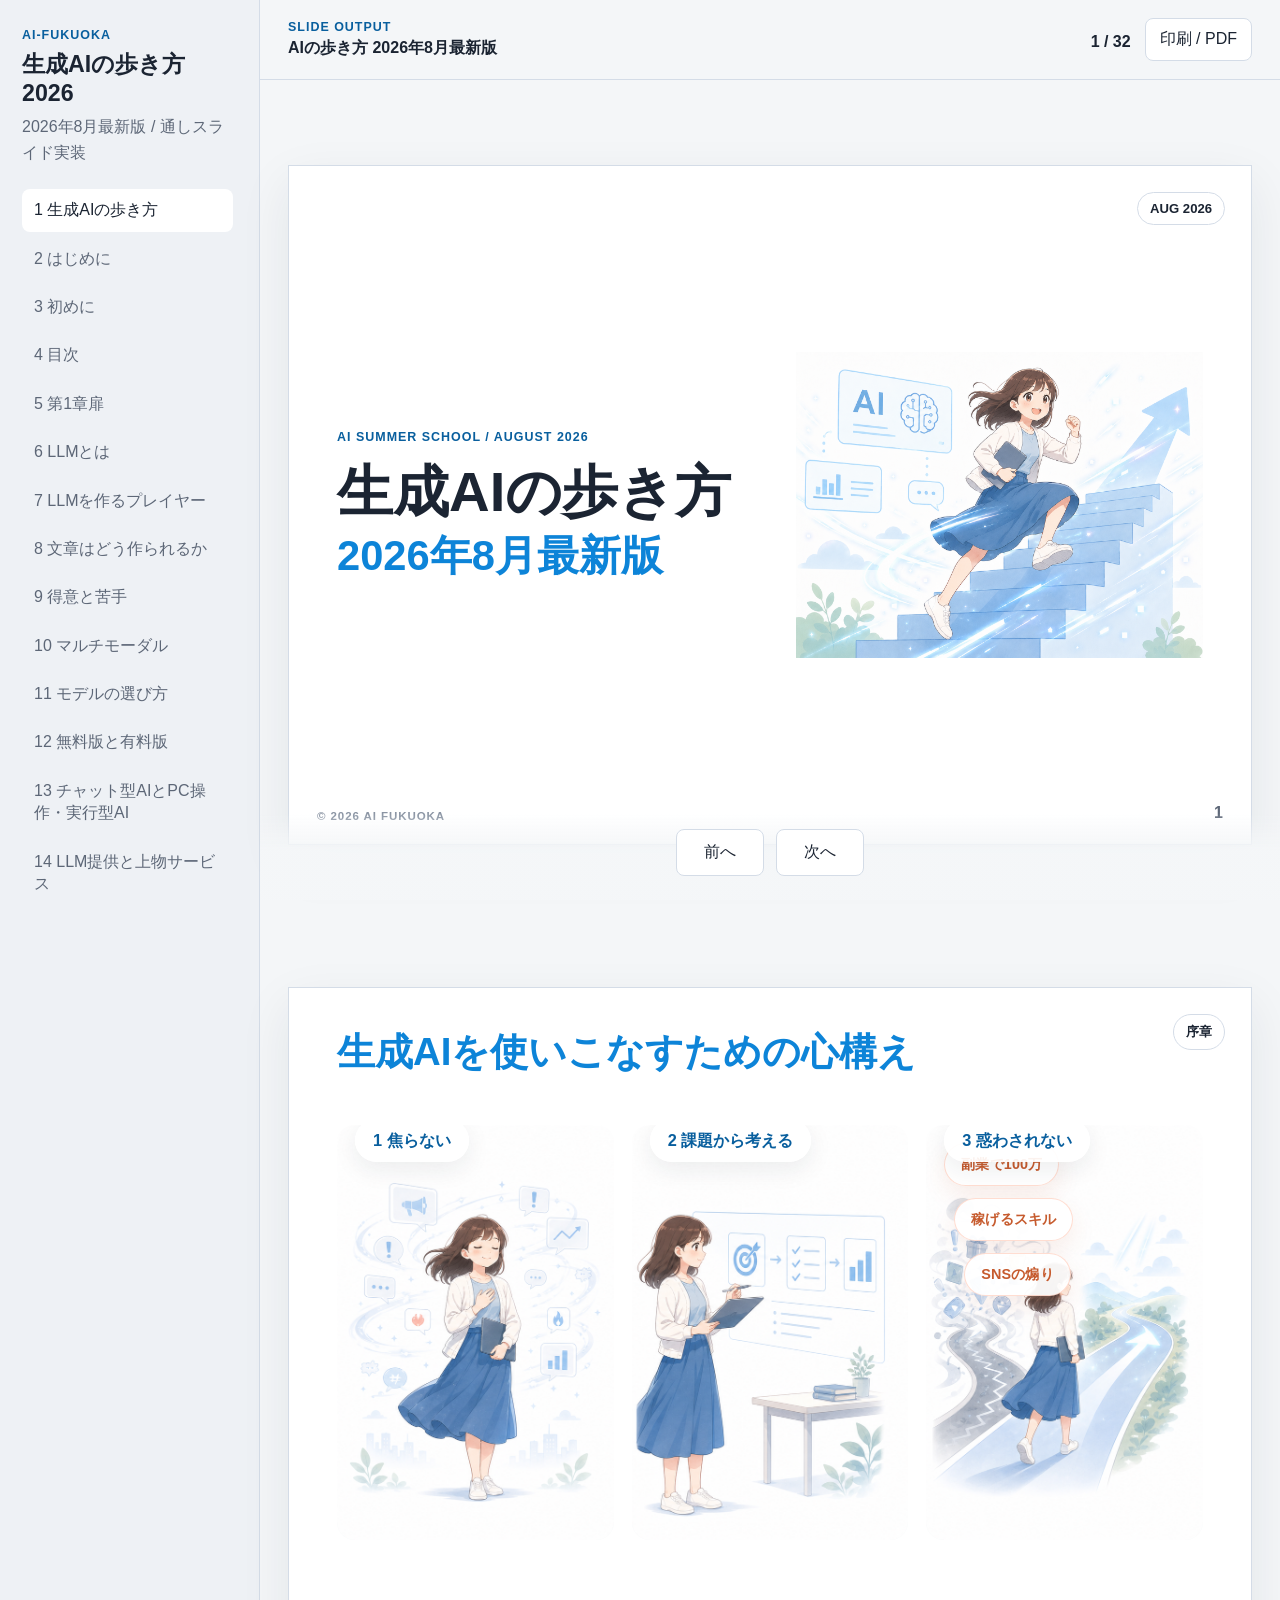
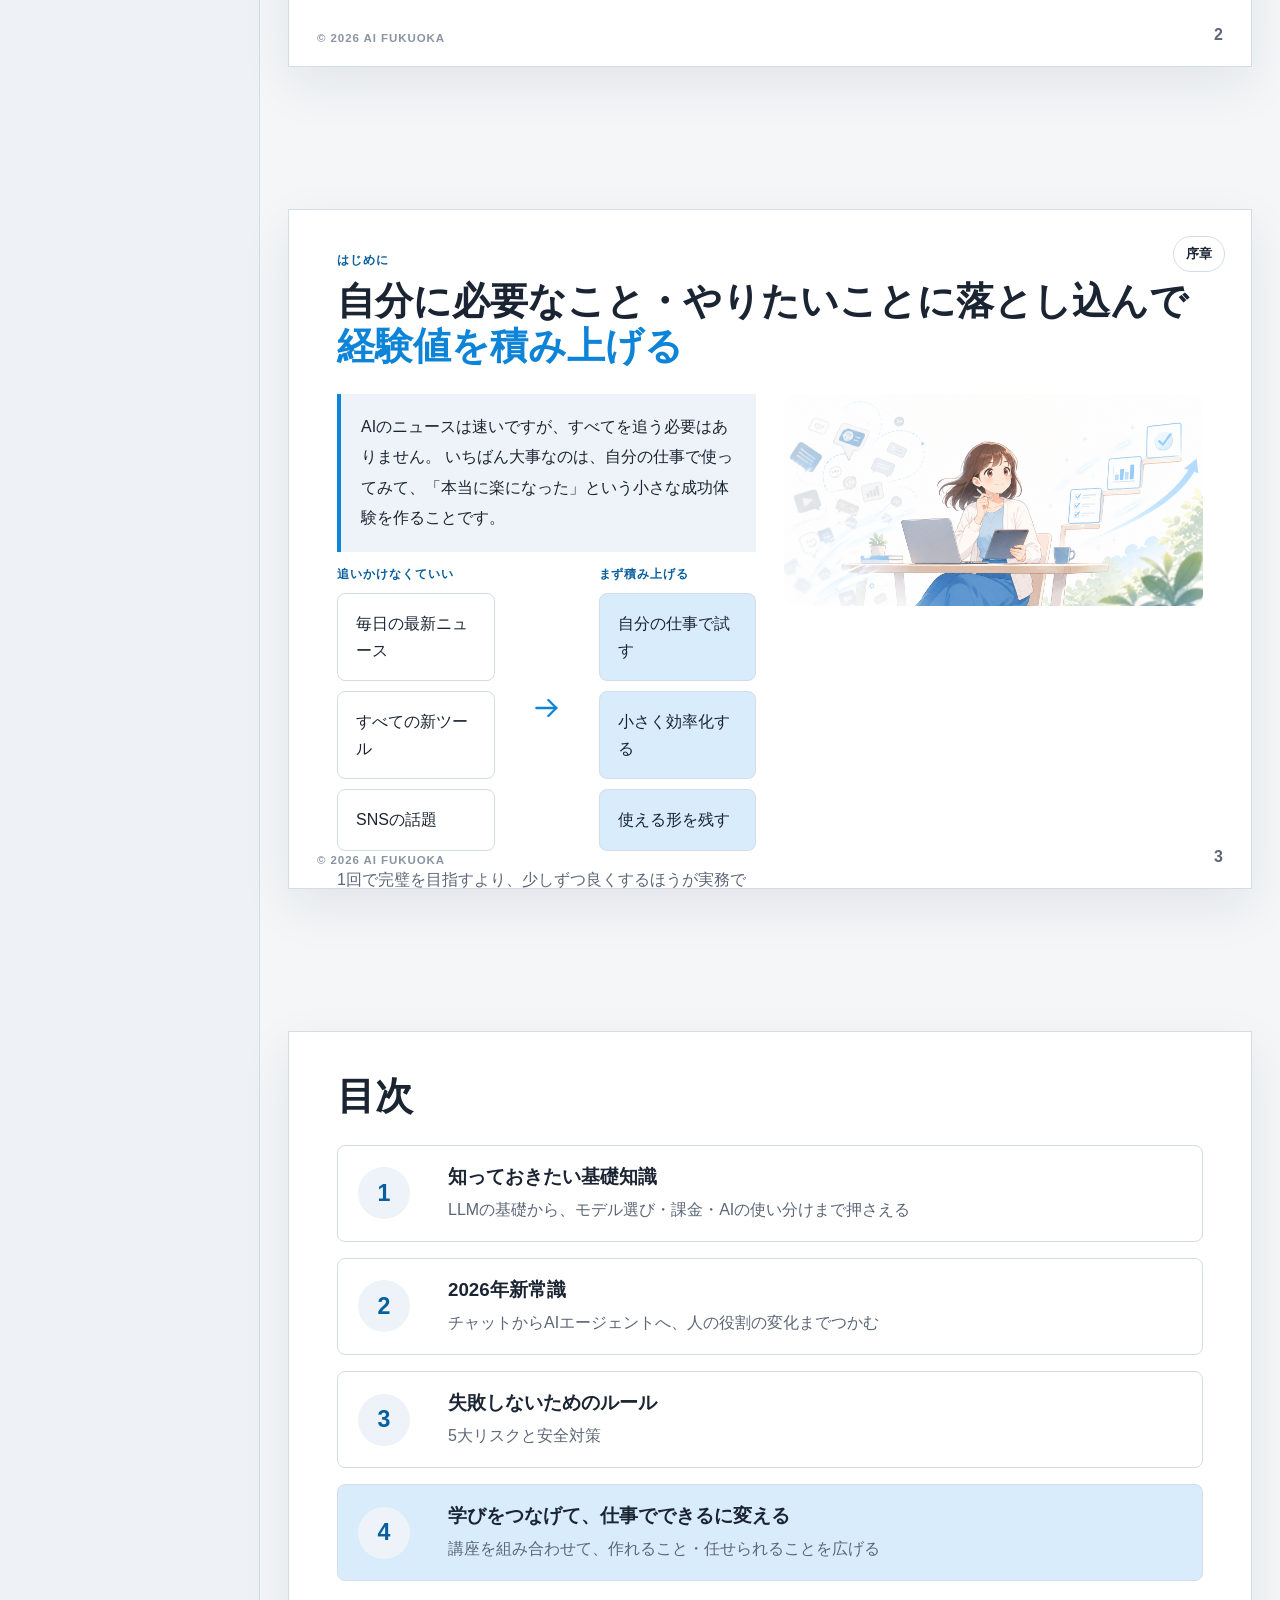
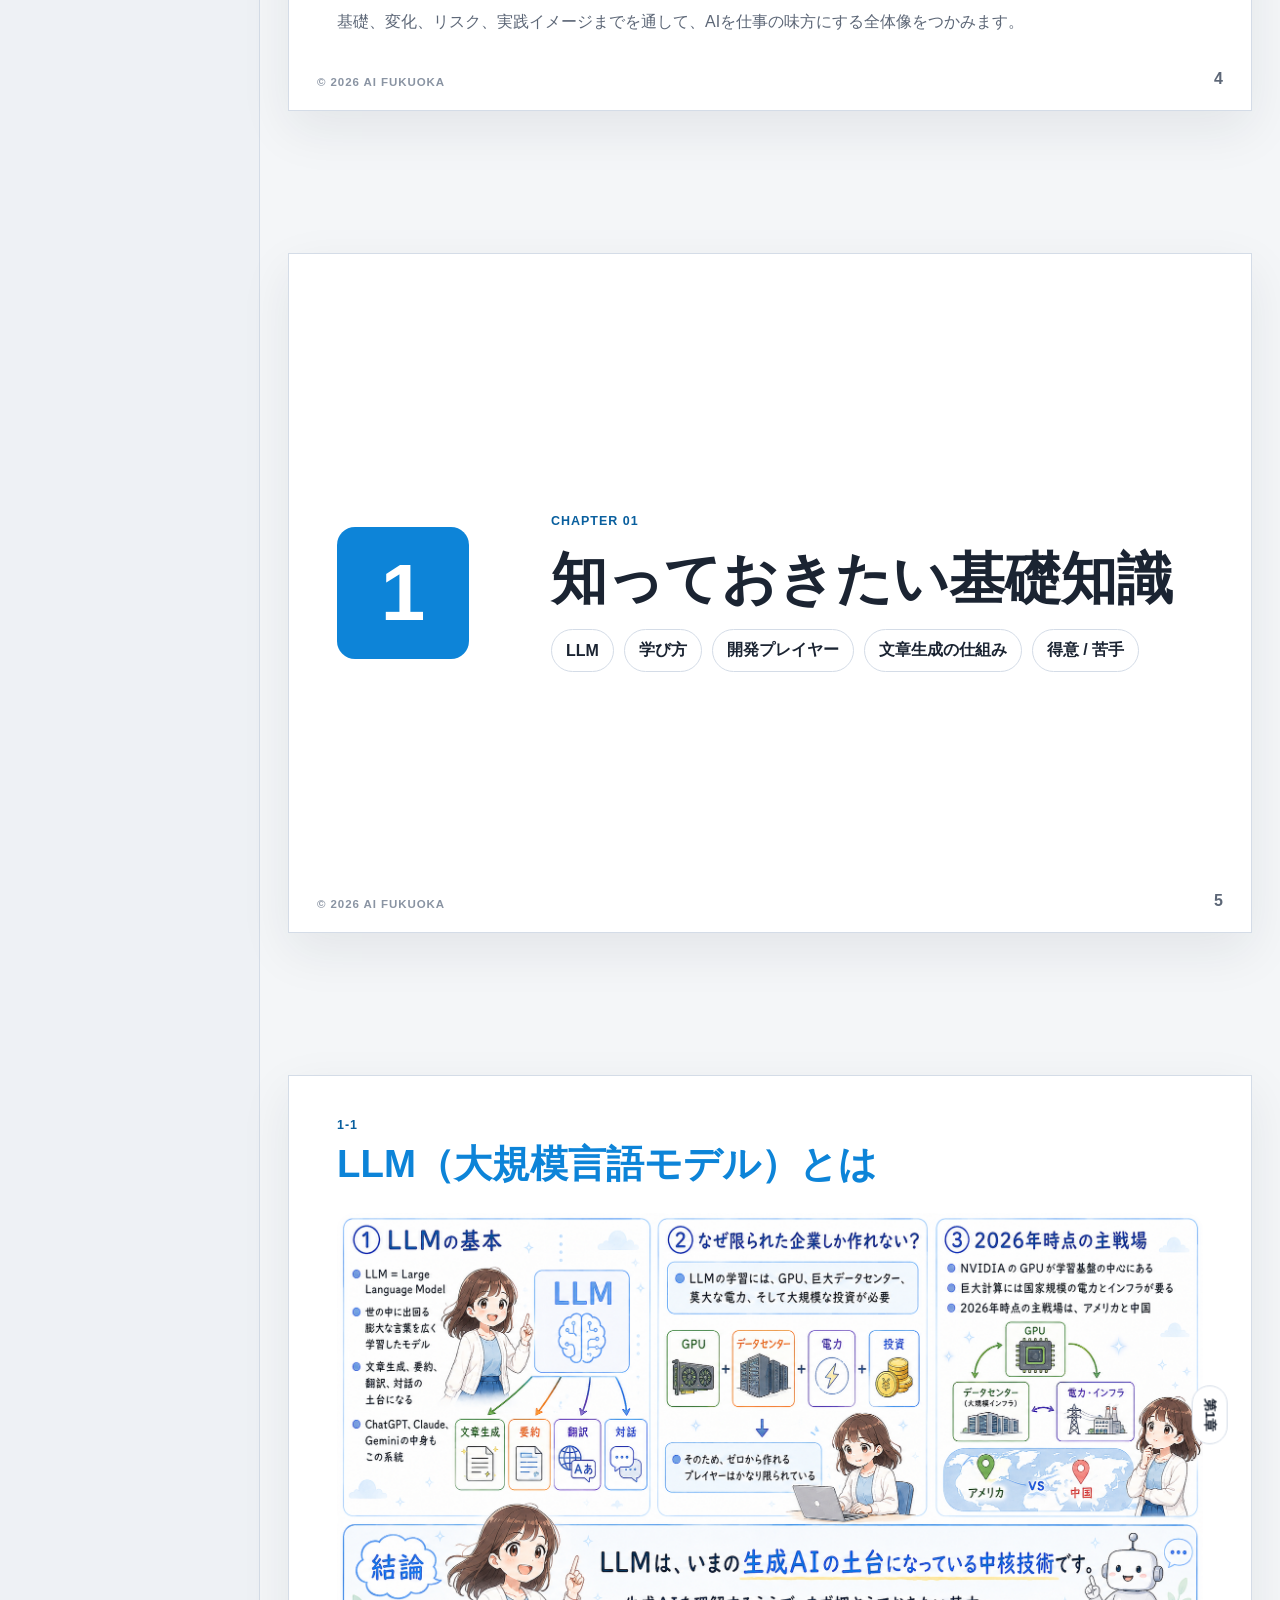
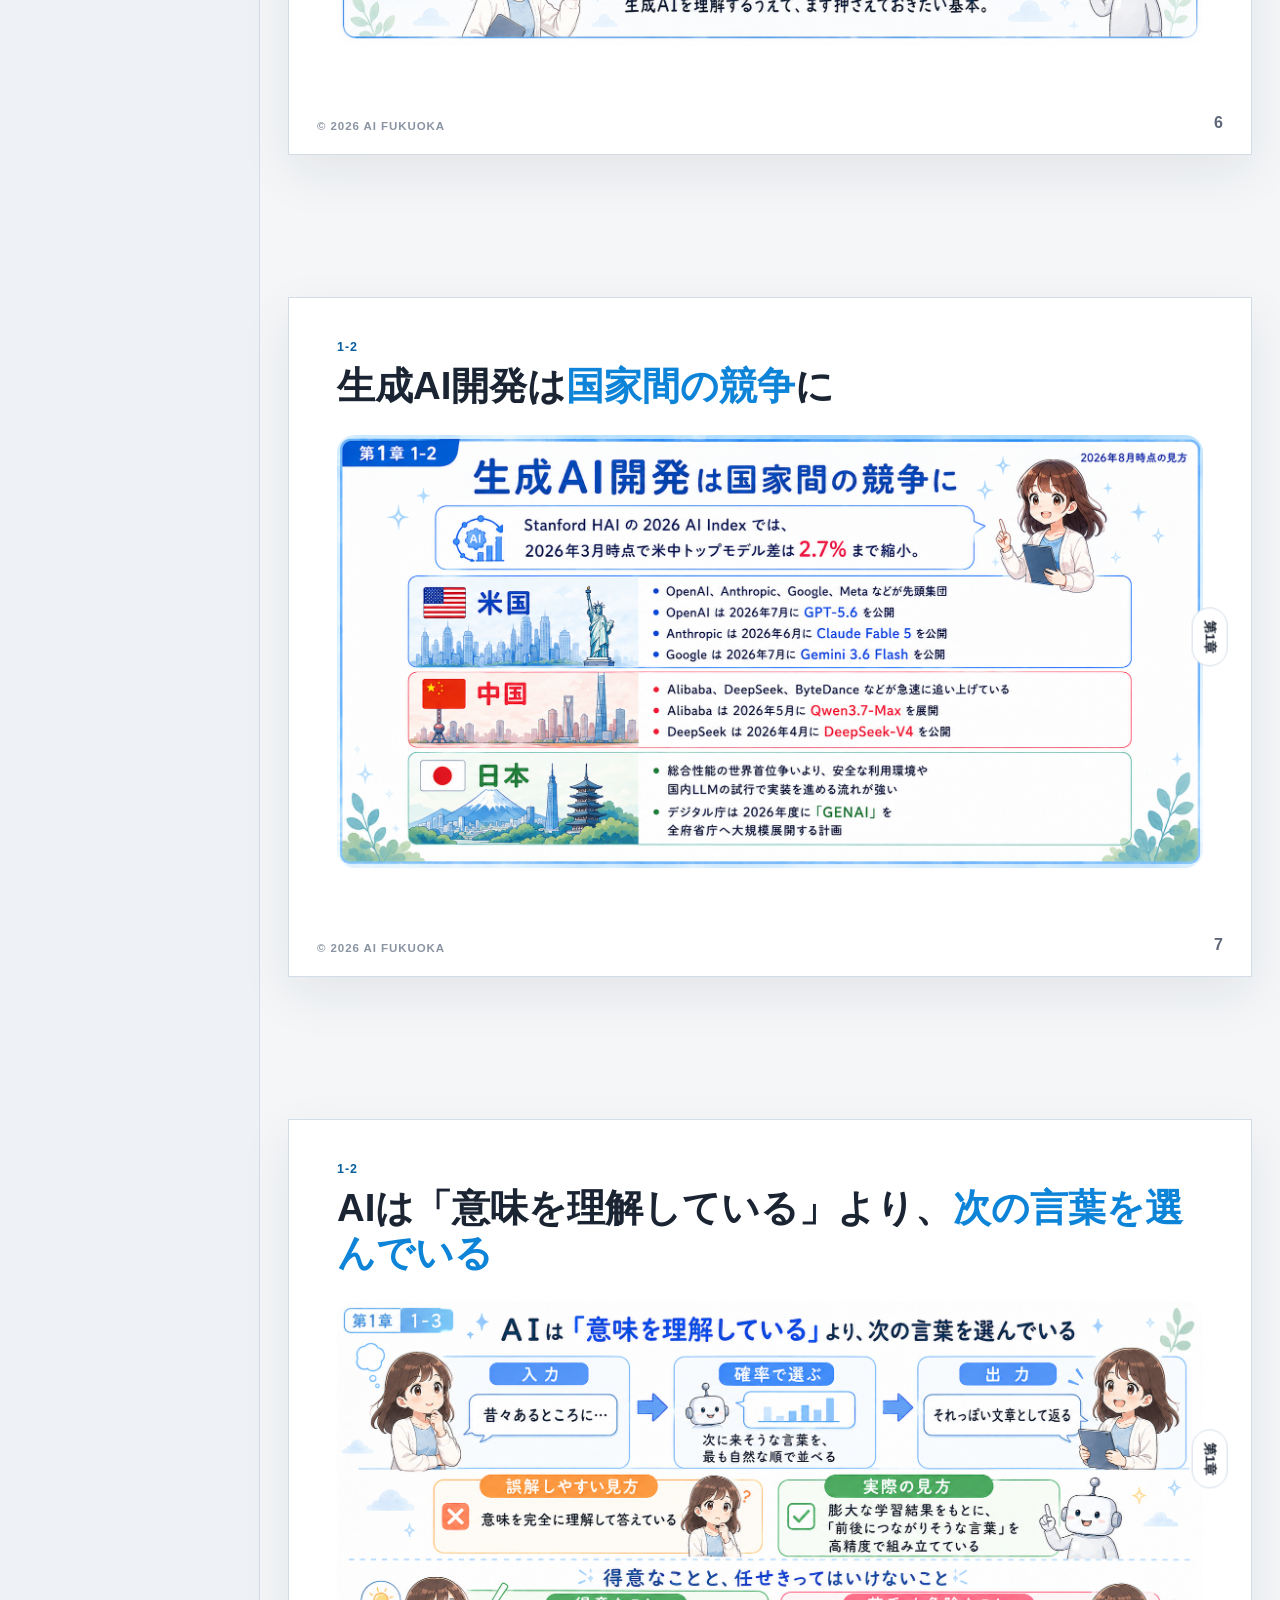
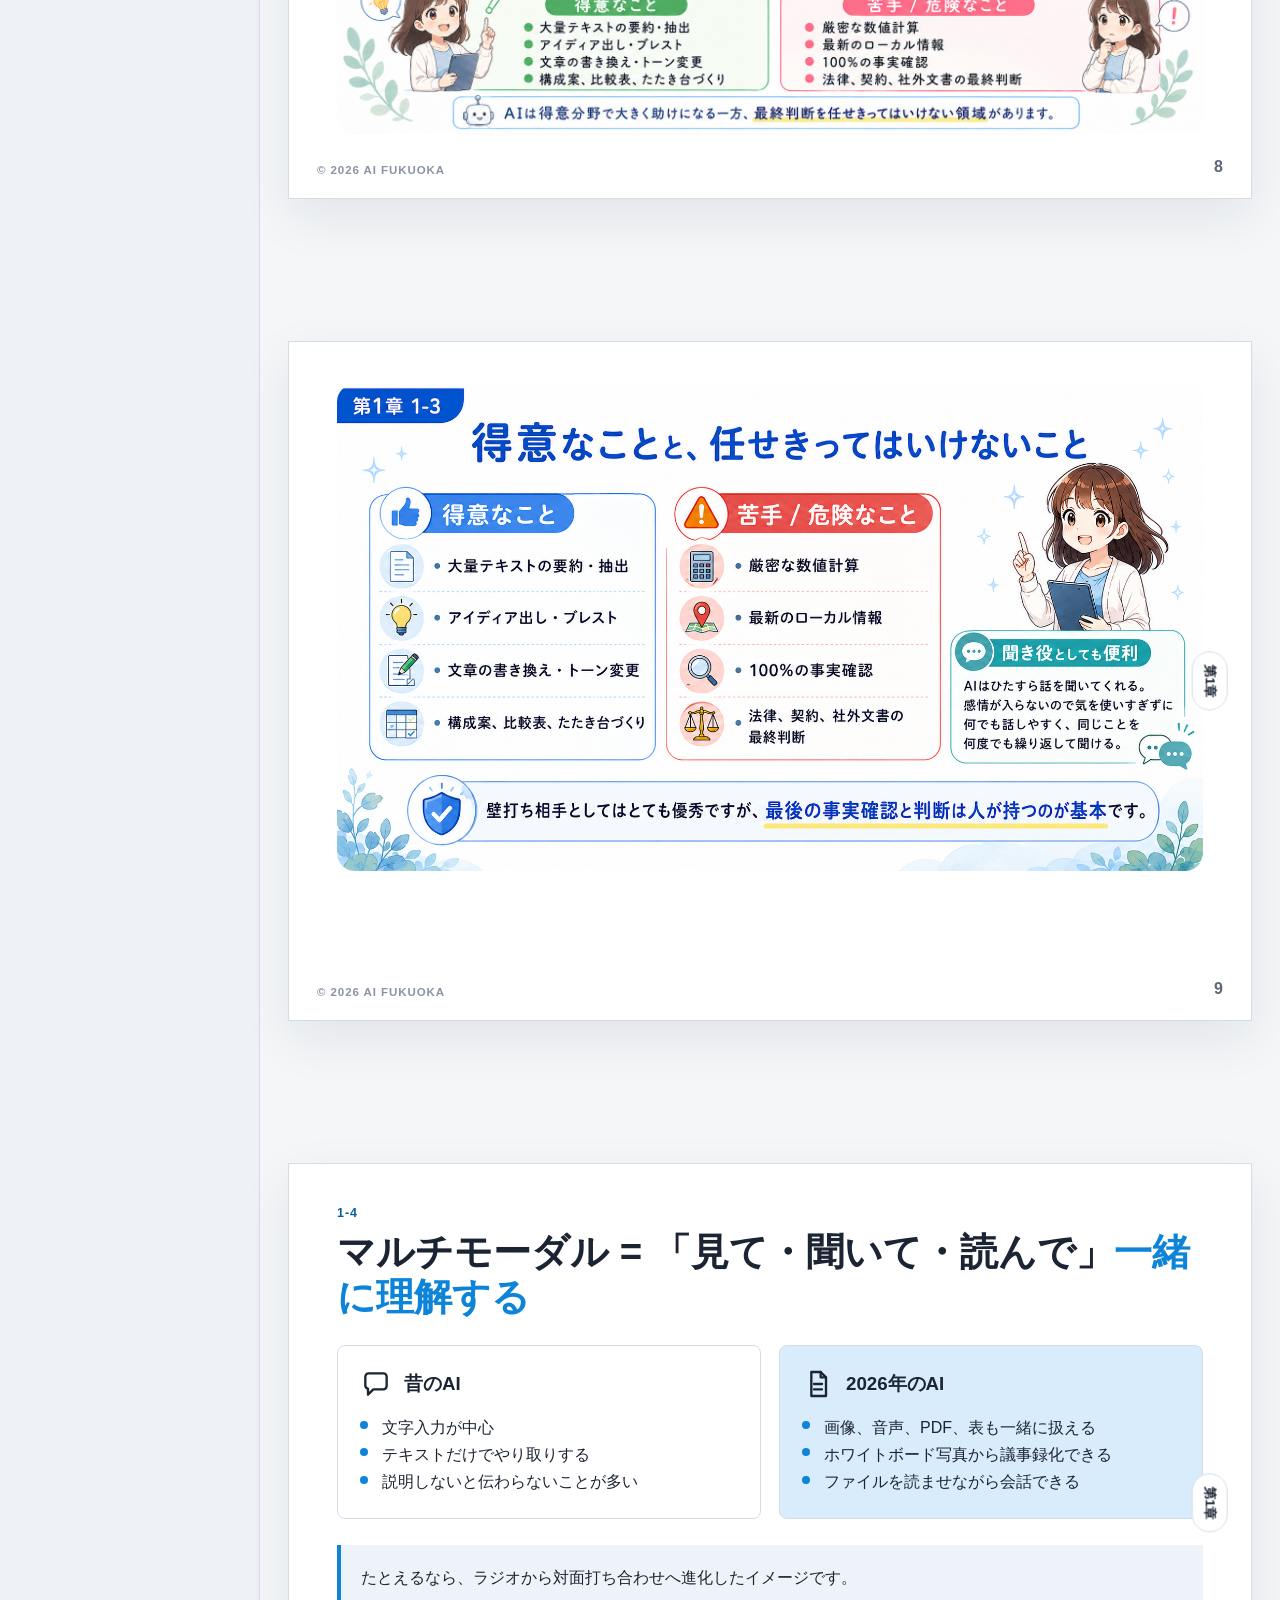
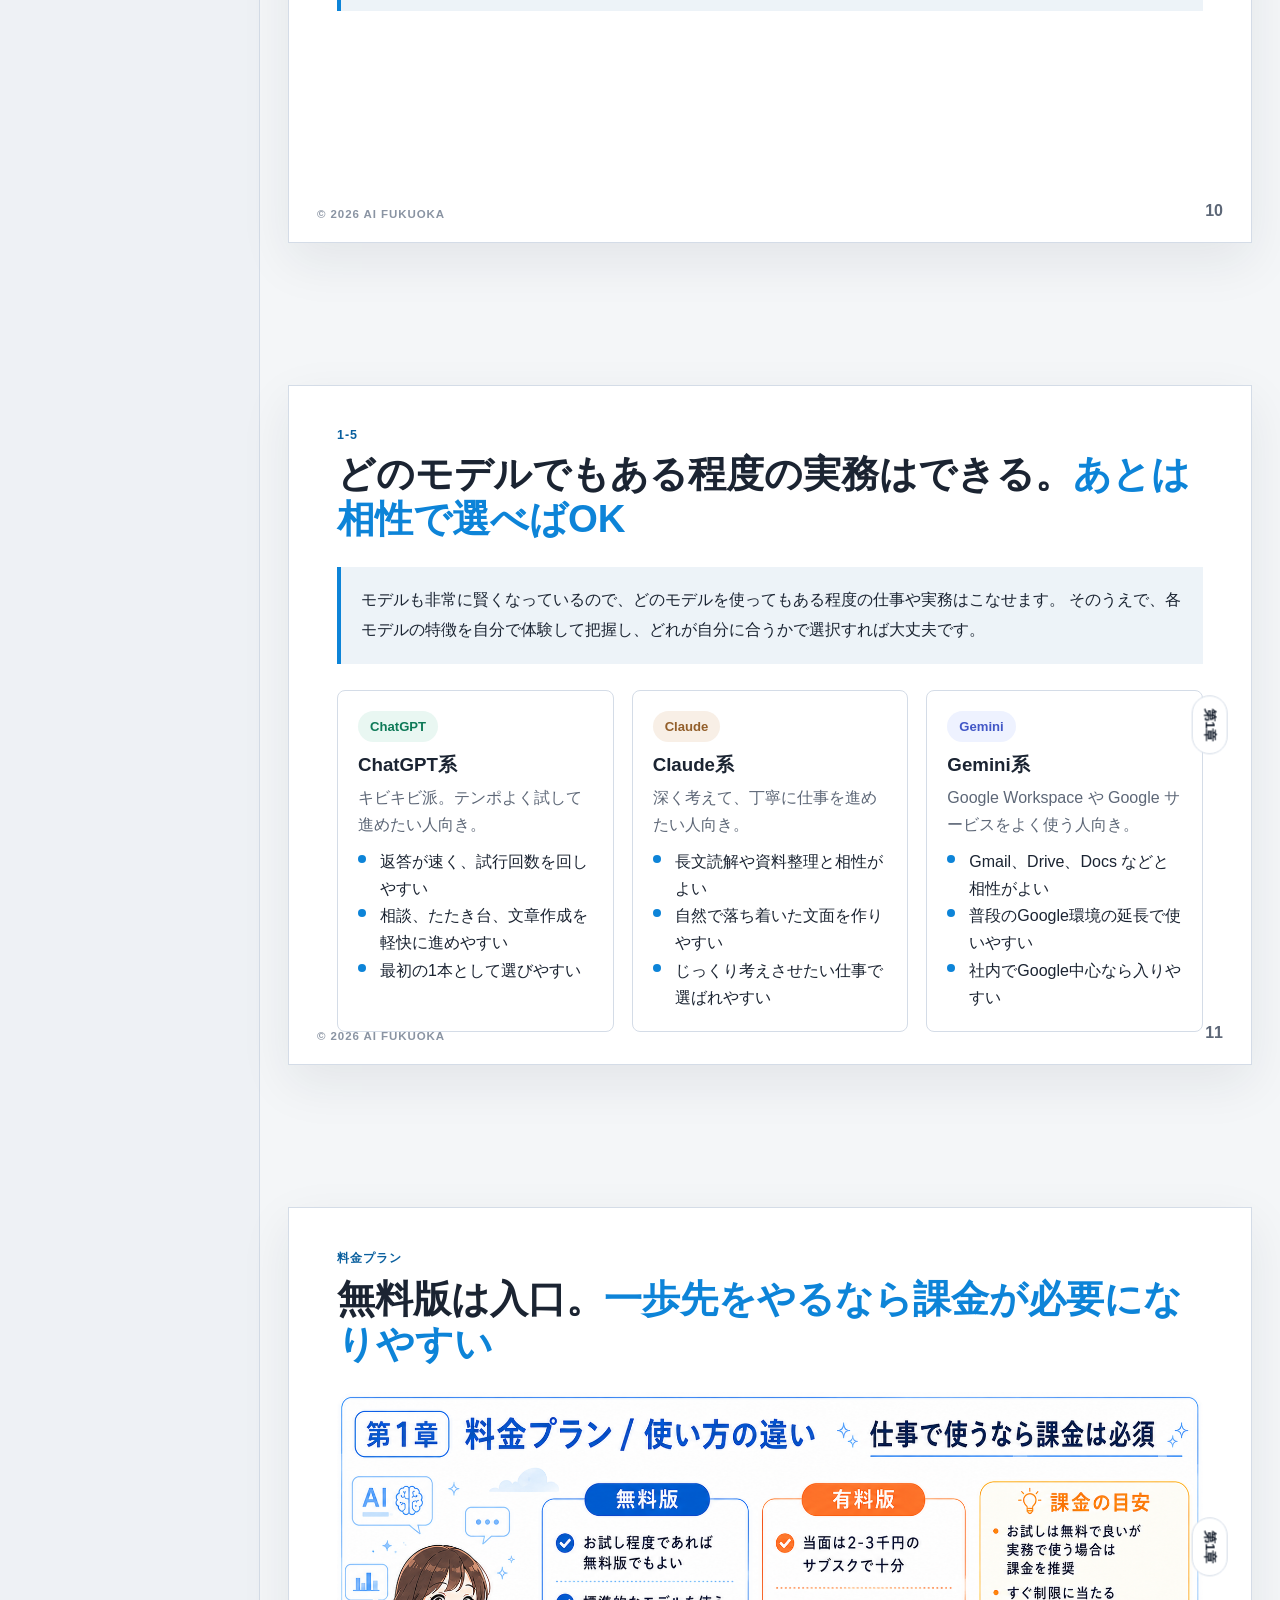
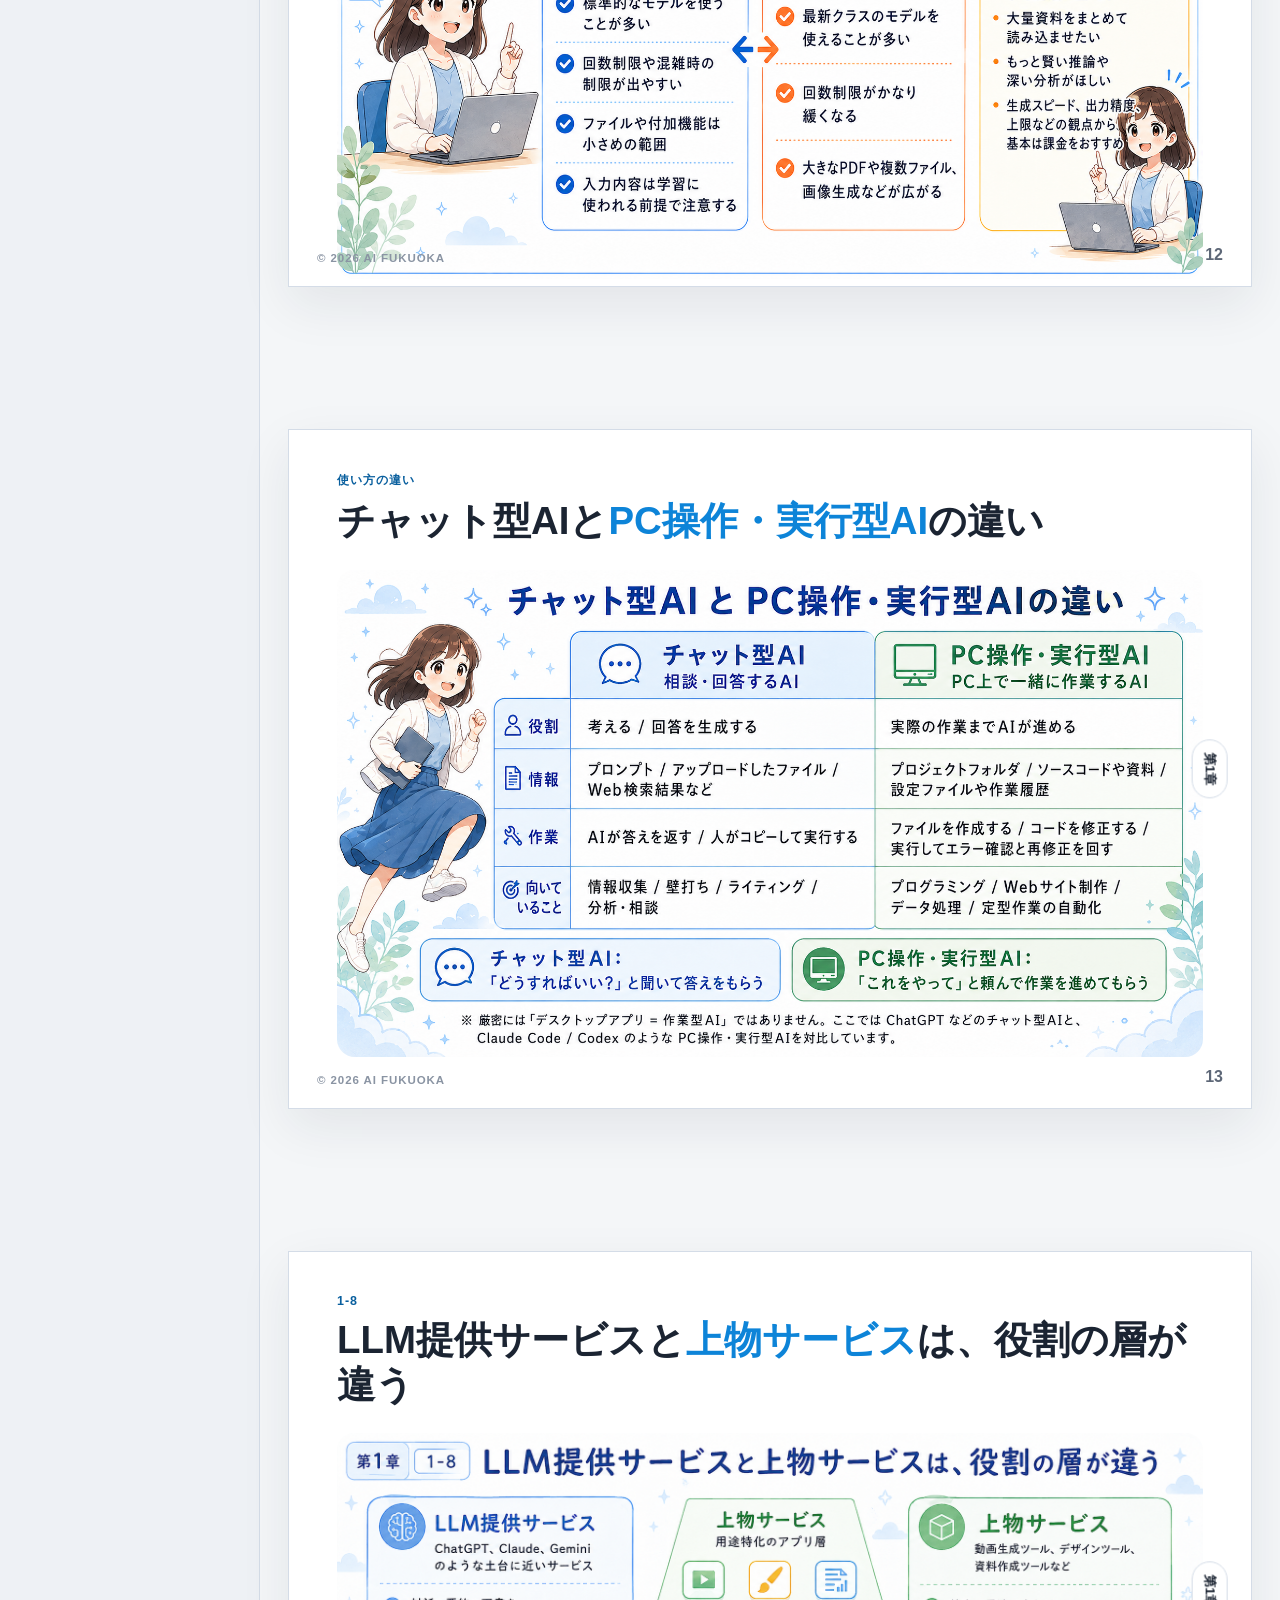
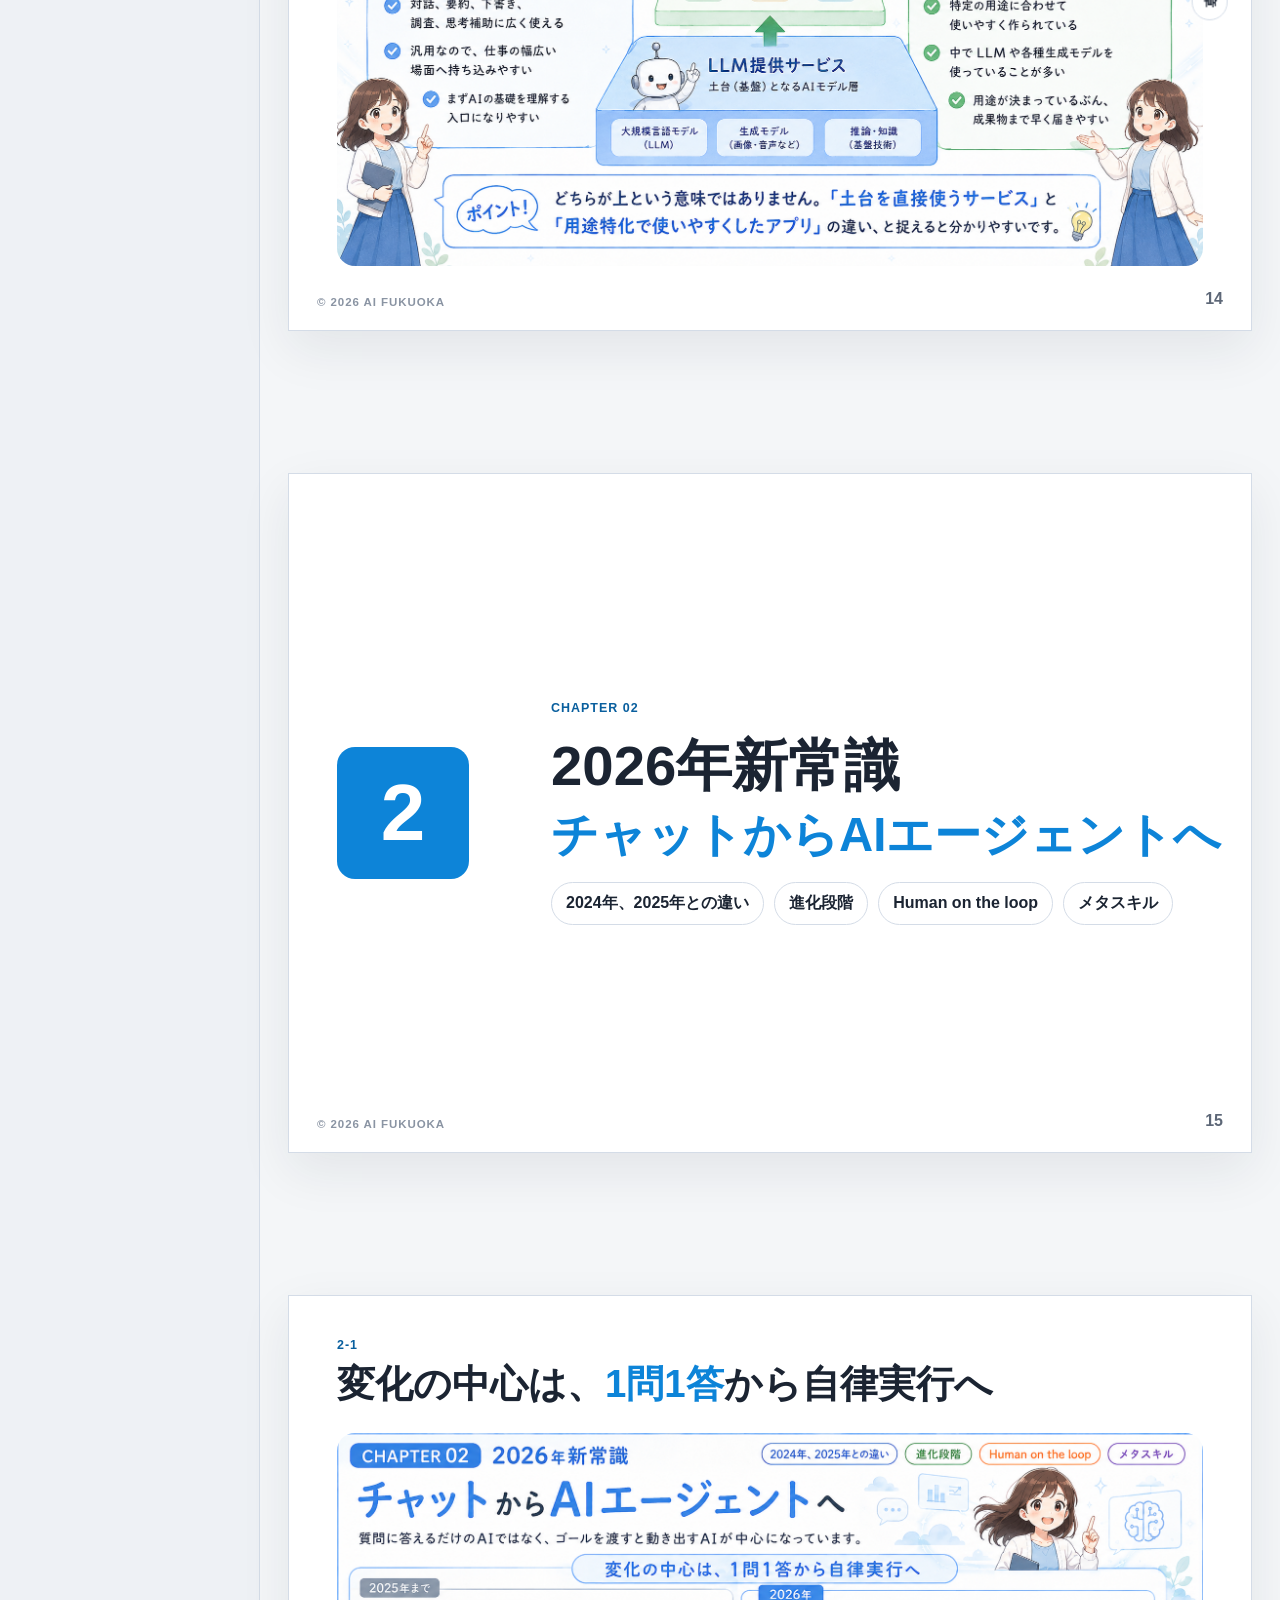
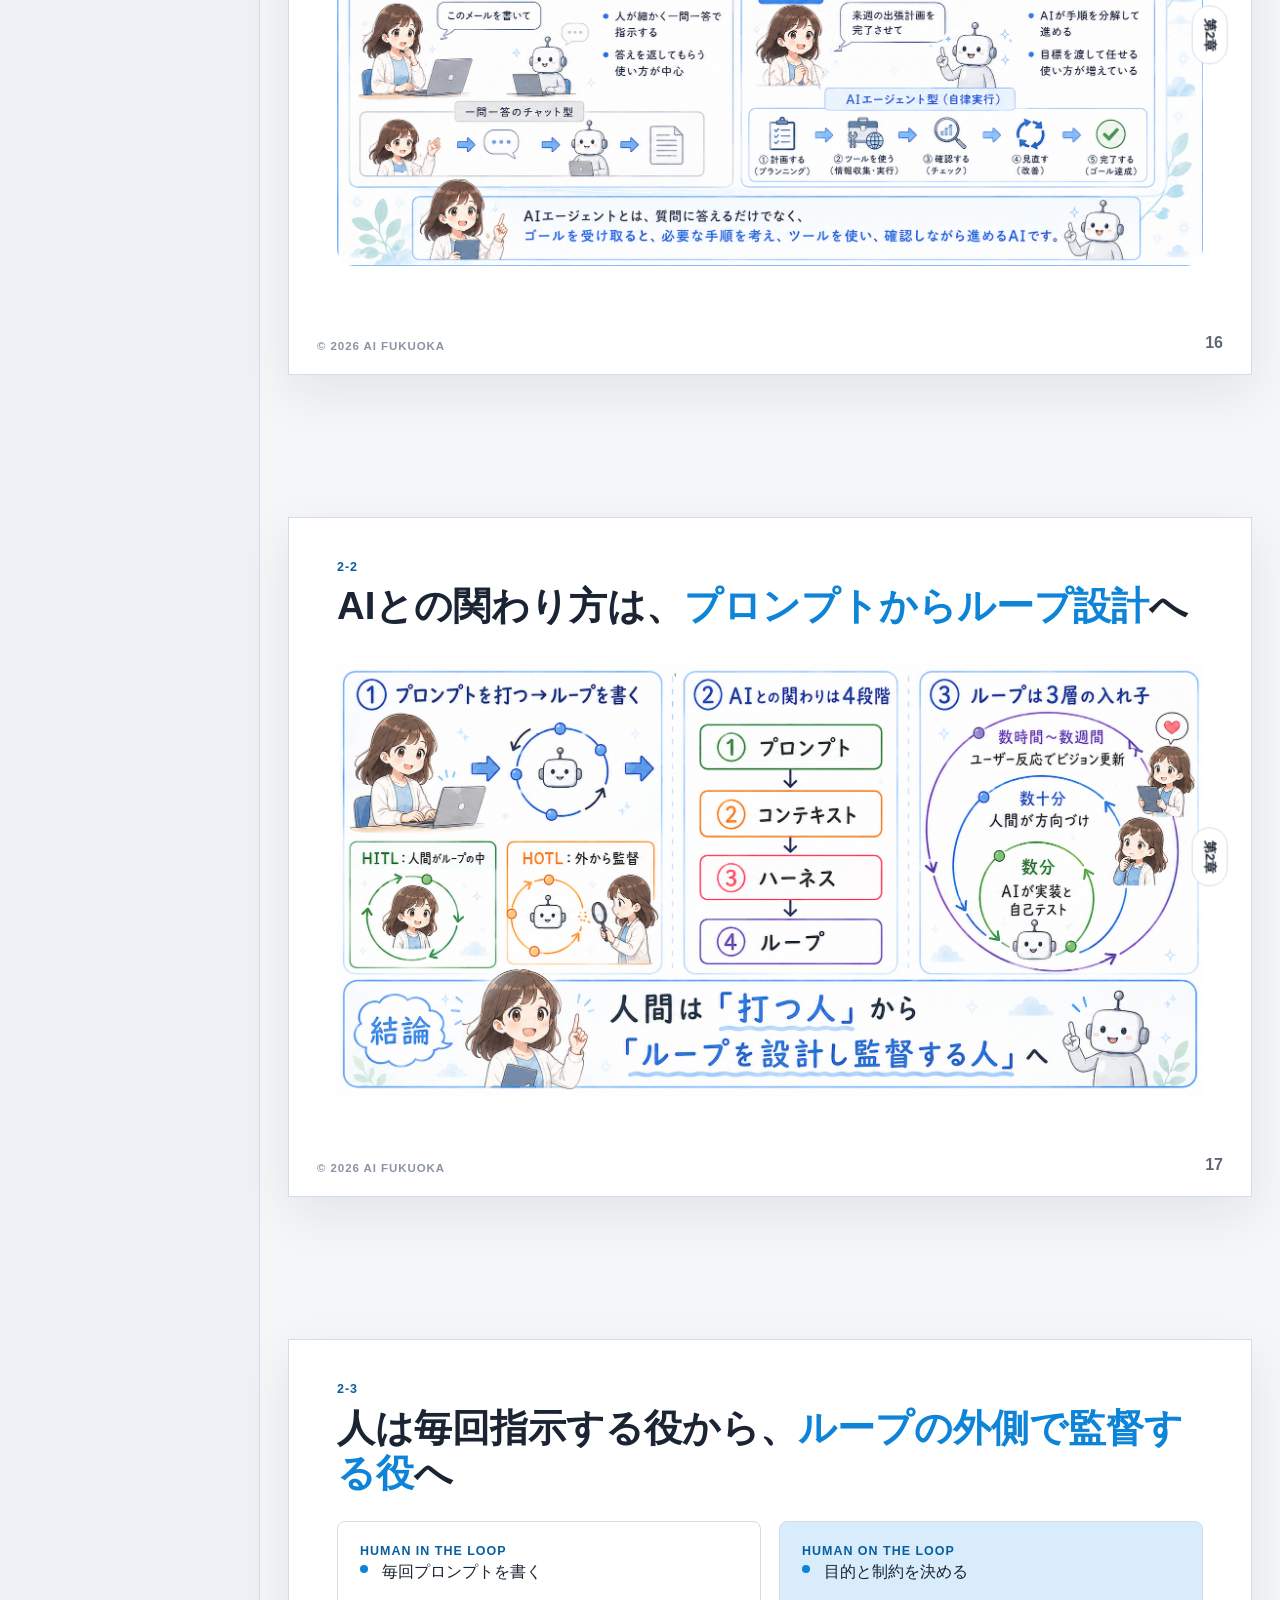
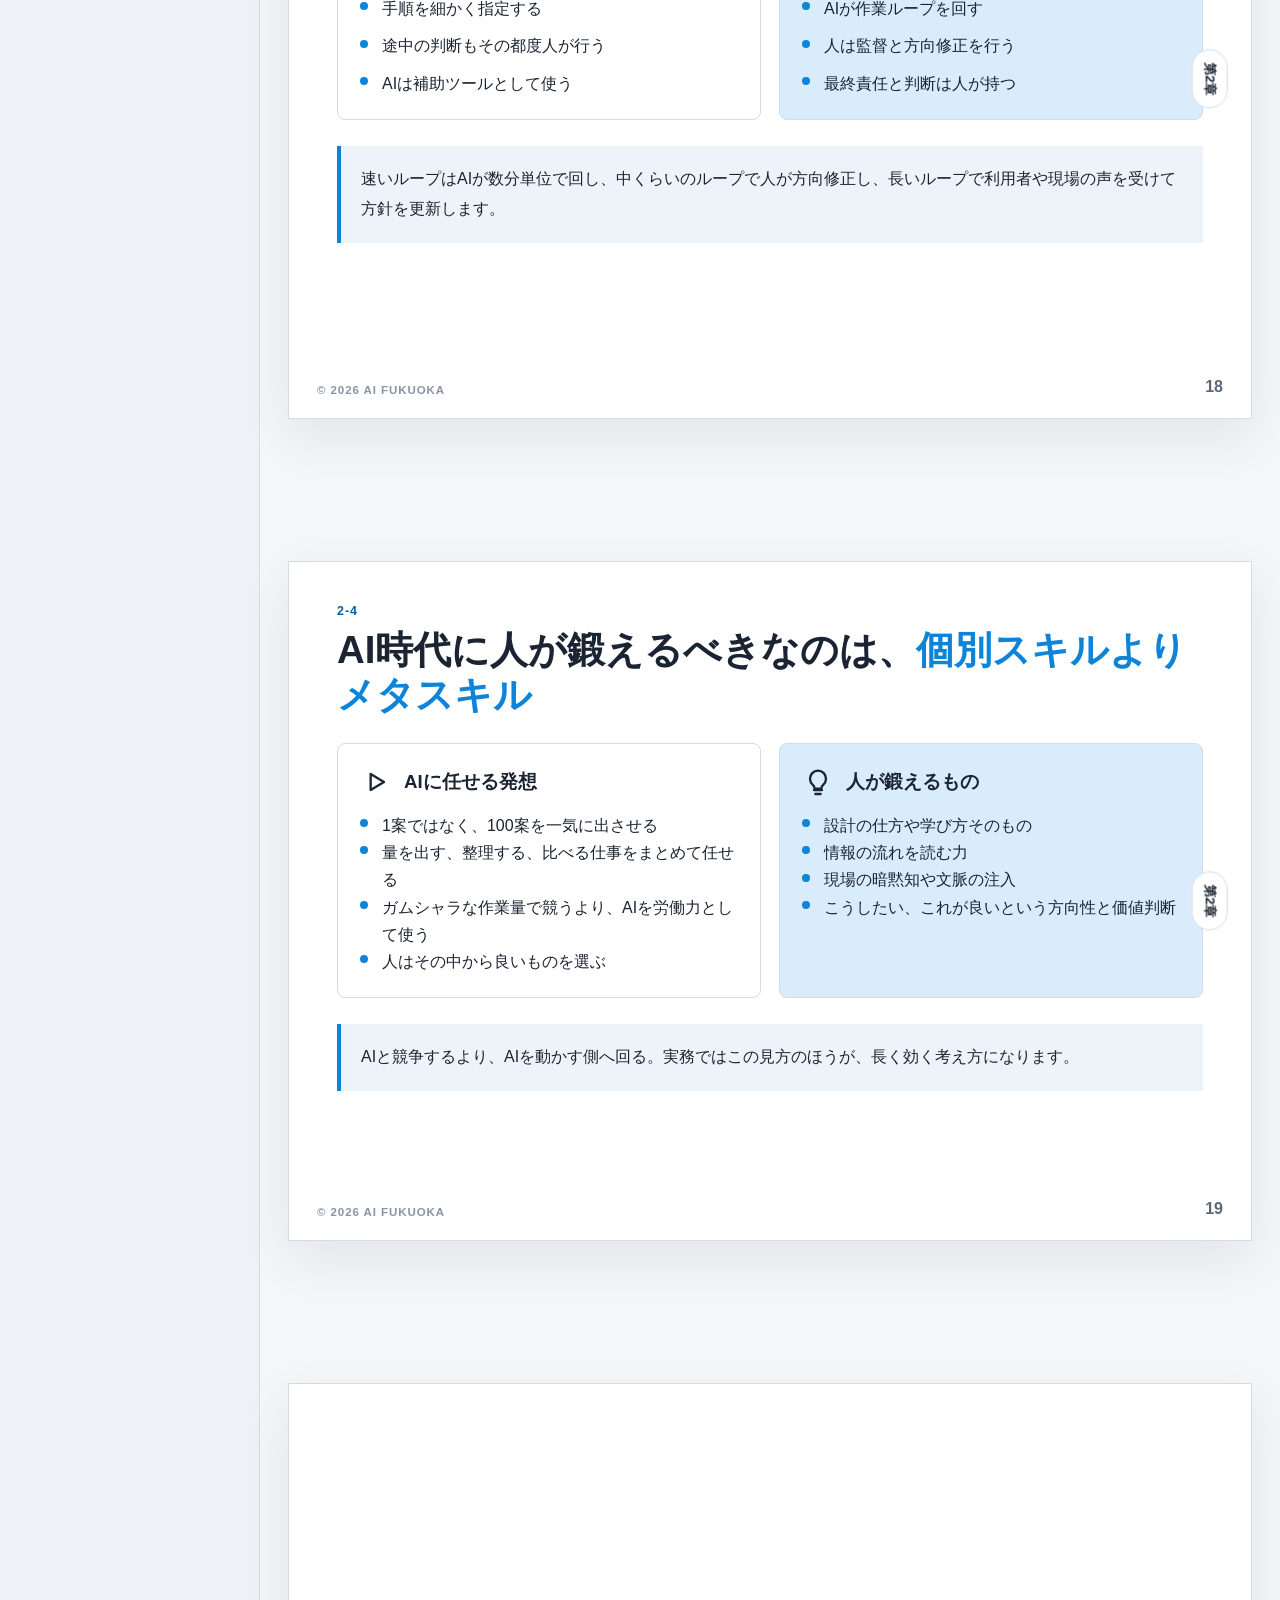
==== AI-FUKUOKA/01_生成AI仕事術_最終まとめ_20260805/slides/index.html @ dbb7ff24 "Add AI Fukuoka 20260805 slide deck updates" ====
<!DOCTYPE html>
<html lang="ja">
<head>
  <meta charset="UTF-8">
  <meta name="viewport" content="width=device-width, initial-scale=1.0">
  <title>AIの歩き方 2026年8月最新版</title>
  <link rel="stylesheet" href="styles.css">
</head>
<body>
  <svg class="icon-sprite" aria-hidden="true" focusable="false">
    <symbol id="icon-chat" viewBox="0 0 24 24">
      <path d="M4 6.5A2.5 2.5 0 0 1 6.5 4h11A2.5 2.5 0 0 1 20 6.5v7A2.5 2.5 0 0 1 17.5 16H10l-4 4v-4.5A2.5 2.5 0 0 1 4 13z"></path>
    </symbol>
    <symbol id="icon-desktop" viewBox="0 0 24 24">
      <rect x="3" y="4" width="18" height="12" rx="2"></rect>
      <path d="M8 20h8M12 16v4"></path>
    </symbol>
    <symbol id="icon-doc" viewBox="0 0 24 24">
      <path d="M7 3h7l4 4v14H7z"></path>
      <path d="M14 3v4h4M9 12h6M9 16h6"></path>
    </symbol>
    <symbol id="icon-grid" viewBox="0 0 24 24">
      <rect x="4" y="4" width="6" height="6"></rect>
      <rect x="14" y="4" width="6" height="6"></rect>
      <rect x="4" y="14" width="6" height="6"></rect>
      <rect x="14" y="14" width="6" height="6"></rect>AIとの関わり方は、プロンプトからループ設計へ進化している
    </symbol>
    <symbol id="icon-check" viewBox="0 0 24 24">
      <path d="M5 12.5 10 17l9-10"></path>
    </symbol>
    <symbol id="icon-search" viewBox="0 0 24 24">
      <circle cx="11" cy="11"
       r="6"></circle>
      <path d="m20 20-4.2-4.2"></path>さい
    </symbol>4
    <symbol id="icon-lightbulb" viewBox="0 0 24 24">
      <path d="M9 18h6M10 21h4M8 14a6 6 0 1 1 8 0c-1 1-1.5 2-1.5 3h-5C9.5 16 9 15 8 14Z"></path>
    </symbol>
    <symbol id="icon-folder" viewBox="0 0 24 24">
      <path d="M3 7h6l2 2h10v8a2 2 0 0 1-2 2H5a2 2 0 0 1-2-2z"></path>
    </symbol>
    <symbol id="icon-users" viewBox="0 0 24 24">
      <circle cx="8" cy="9" r="3"></circle>
      <circle cx="16" cy="8" r="2.5"></circle>
      <path d="M3.5 18a4.5 4.5 0 0 1 9 0M13 18a3.8 3.8 0 0 1 7.5 0"></path>
    </symbol>
    <symbol id="icon-arrow-right" viewBox="0 0 24 24">
      <path d="M4 12h15"></path>
      <path d="m13 6 6 6-6 6"></path>
    </symbol>
    <symbol id="icon-play" viewBox="0 0 24 24">
      <path d="M8 6v12l10-6z"></path>
    </symbol>
  </svg>

  <div class="app-shell">
    <aside class="rail" aria-label="スライド一覧">
      <div class="rail__inner">
        <p class="rail__eyebrow">AI-Fukuoka</p>
        <h1 class="rail__title">生成AIの歩き方 2026</h1>
        <p class="rail__subtitle">2026年8月最新版 / 通しスライド実装</p>

        <nav class="toc">
          <a class="toc__link" href="#slide-1">1 生成AIの歩き方</a>
          <a class="toc__link" href="#slide-2">2 はじめに</a>
          <a class="toc__link" href="#slide-3">3 初めに</a>
          <a class="toc__link" href="#slide-4">4 目次</a>
          <a class="toc__link" href="#slide-5">5 第1章扉</a>
          <a class="toc__link" href="#slide-6">6 LLMとは</a>
          <a class="toc__link" href="#slide-7">7 LLMを作るプレイヤー</a>
          <a class="toc__link" href="#slide-8">8 文章はどう作られるか</a>
          <a class="toc__link" href="#slide-9">9 得意と苦手</a>
          <a class="toc__link" href="#slide-10">10 マルチモーダル</a>
          <a class="toc__link" href="#slide-11">11 モデルの選び方</a>
          <a class="toc__link" href="#slide-12">12 無料版と有料版</a>
          <a class="toc__link" href="#slide-13">13 チャット型AIとPC操作・実行型AI</a>
          <a class="toc__link" href="#slide-14">14 LLM提供と上物サービス</a>
          <a class="toc__link" href="#slide-15">15 2026年新常識</a>
          <a class="toc__link" href="#slide-16">16 チャットからエージェントへ</a>
          <a class="toc__link" href="#slide-17">17 AIとの関わり方の進化</a>
          <a class="toc__link" href="#slide-18">18 人はループの外側へ</a>
          <a class="toc__link" href="#slide-19">19 人間に残る価値</a>
          <a class="toc__link" href="#slide-20">20 第3章扉</a>
          <a class="toc__link" href="#slide-21">21 情報漏えい</a>
          <a class="toc__link" href="#slide-22">22 誤情報・ハルシネーション</a>
          <a class="toc__link" href="#slide-23">23 著作権・権利侵害</a>
          <a class="toc__link" href="#slide-24">24 セキュリティリスク</a>
          <a class="toc__link" href="#slide-25">25 AIの勝手な実行・誤操作</a>
          <a class="toc__link" href="#slide-26">26 第4章扉</a>
          <a class="toc__link" href="#slide-27">27 講座を組み合わせるとできること 1</a>
          <a class="toc__link" href="#slide-28">28 講座を組み合わせるとできること 2</a>
          <a class="toc__link" href="#slide-29">29 仕事を速くしたい人へ</a>
          <a class="toc__link" href="#slide-30">30 AIに仕事を任せたい人へ</a>
          <a class="toc__link" href="#slide-31">31 最後に</a>
          <a class="toc__link" href="#slide-32">32 メッセージ</a>
        </nav>
      </div>
    </aside>

    <div class="workspace">
      <header class="topbar">
        <div>
          <p class="topbar__eyebrow">SLIDE OUTPUT</p>
          <p class="topbar__title">AIの歩き方 2026年8月最新版</p>
        </div>
        <div class="topbar__actions">
          <p class="topbar__counter" id="slide-counter">1 / 32</p>
          <button class="action-button" type="button" data-action="print">印刷 / PDF</button>
        </div>
      </header>

      <main class="deck" id="deck">
        <section class="slide slide--cover" id="slide-1" data-title="生成AIの歩き方">
          <div class="slide__frame">
            <div class="slide__chapter">AUG 2026</div>
            <div class="hero-grid">
              <div class="hero-copy">
                <p class="eyebrow">AI SUMMER SCHOOL / AUGUST 2026</p>
                <h2 class="title title--hero">生成AIの歩き方<br><span class="accent hero-subtitle">2026年8月最新版</span></h2>
              </div>

              <figure class="art-panel art-panel--cover">
                <img
                  class="slide-illustration slide-illustration--cover"
                  src="./images/new-cover.png"
                  alt="生成AIの山へ向かって大人の参加者たちが歩き出すAI SUMMER SCHOOL 2026向けの表紙イラスト"
                >
              </figure>
            </div>
            <div class="slide__number">1</div>
          </div>
        </section>

        <section class="slide" id="slide-2" data-title="はじめに">
          <div class="slide__frame">
            <div class="slide__tag">序章</div>
            <div class="slide__main">
              <div class="slide__header">
                <h2 class="title"><span class="accent">生成AIを使いこなすための心構え</span></h2>
              </div>

              <div class="mindset-triptych" aria-label="3つの心構え">
                <figure class="mindset-panel">
                  <div
                    class="mindset-panel__visual mindset-panel__visual--left"
                    aria-label="AIの話題に振り回されず落ち着いて構える女性のイラスト"
                  ></div>
                  <figcaption class="mindset-panel__label">1 焦らない</figcaption>
                </figure>
                <figure class="mindset-panel">
                  <div
                    class="mindset-panel__visual mindset-panel__visual--center"
                    aria-label="自分の課題に集中して一つの作業に向き合う女性のイラスト"
                  ></div>
                  <figcaption class="mindset-panel__label">2 課題から考える</figcaption>
                </figure>
                <figure class="mindset-panel">
                  <div
                    class="mindset-panel__visual mindset-panel__visual--right"
                    aria-label="副業で100万や稼げるスキルなどの煽りSNSに惑わされず、自分のペースを守る女性のイラスト"
                  >
                    <div class="mindset-overlay mindset-overlay--warning">
                      <span>副業で100万</span>
                      <span>稼げるスキル</span>
                      <span>SNSの煽り</span>
                    </div>
                  </div>
                  <figcaption class="mindset-panel__label">3 惑わされない</figcaption>
                </figure>
              </div>
            </div>
            <div class="slide__number">2</div>
          </div>
        </section>

        <section class="slide" id="slide-3" data-title="初めに">
          <div class="slide__frame">
            <div class="slide__tag">序章</div>
            <div class="slide__main">
              <div class="slide__header">
                <p class="eyebrow">はじめに</p>
                <h2 class="title">自分に必要なこと・やりたいことに落とし込んで<span class="accent">経験値を積み上げる</span></h2>
              </div>

              <div class="two-column two-column--wide">
                <div class="request-output-stack">
                  <p class="callout">
                    AIのニュースは速いですが、すべてを追う必要はありません。
                    いちばん大事なのは、自分の仕事で使ってみて、「本当に楽になった」という小さな成功体験を作ることです。
                  </p>

                  <div class="request-output">
                    <div class="request-output__column">
                      <p class="mini-label">追いかけなくていい</p>
                      <div class="stack-card">毎日の最新ニュース</div>
                      <div class="stack-card">すべての新ツール</div>
                      <div class="stack-card">SNSの話題</div>
                    </div>
                    <div class="request-output__arrow">
                      <svg class="icon icon--large"><use href="#icon-arrow-right"></use></svg>
                    </div>
                    <div class="request-output__column">
                      <p class="mini-label">まず積み上げる</p>
                      <div class="stack-card stack-card--accent">自分の仕事で試す</div>
                      <div class="stack-card stack-card--accent">小さく効率化する</div>
                      <div class="stack-card stack-card--accent">使える形を残す</div>
                    </div>
                  </div>

                  <p class="footer-note">1回で完璧を目指すより、少しずつ良くするほうが実務では強いです。</p>
                </div>

                <div>
                  <figure class="art-panel art-panel--plain">
                    <img
                      class="slide-illustration slide-illustration--inline"
                      src="./images/summer-school-small-wins-cut.png"
                      alt="情報を追いすぎず、小さな成功体験を積み上げる女性のイラスト"
                    >
                  </figure>
                </div>
              </div>
            </div>
            <div class="slide__number">3</div>
          </div>
        </section>

        <section class="slide" id="slide-4" data-title="目次">
          <div class="slide__frame">
            <div class="slide__main">
              <div class="slide__header">
                <h2 class="title">目次</h2>
              </div>

              <div class="map-flow">
                <article class="map-step">
                  <div class="map-step__index">1</div>
                  <div>
                    <h3>知っておきたい基礎知識</h3>
                    <p>LLMの基礎から、モデル選び・課金・AIの使い分けまで押さえる</p>
                  </div>
                </article>
                <article class="map-step">
                  <div class="map-step__index">2</div>
                  <div>
                    <h3>2026年新常識</h3>
                    <p>チャットからAIエージェントへ、人の役割の変化までつかむ</p>
                  </div>
                </article>
                <article class="map-step">
                  <div class="map-step__index">3</div>
                  <div>
                    <h3>失敗しないためのルール</h3>
                    <p>5大リスクと安全対策</p>
                  </div>
                </article>
                <article class="map-step map-step--accent">
                  <div class="map-step__index">4</div>
                  <div>
                    <h3>学びをつなげて、仕事でできるに変える</h3>
                    <p>講座を組み合わせて、作れること・任せられることを広げる</p>
                  </div>
                </article>
              </div>

              <p class="footer-note">基礎、変化、リスク、実践イメージまでを通して、AIを仕事の味方にする全体像をつかみます。</p>
            </div>
            <div class="slide__number">4</div>
          </div>
        </section>

        <section class="slide slide--chapter" id="slide-5" data-title="第1章扉">
          <div class="slide__frame">
            <div class="chapter-hero">
              <div class="chapter-hero__number">1</div>
              <div class="chapter-hero__body">
                <p class="eyebrow">CHAPTER 01</p>
                <h2 class="title title--chapter">知っておきたい基礎知識</h2>
                <div class="chapter-points">
                  <span>LLM</span>
                  <span>学び方</span>
                  <span>開発プレイヤー</span>
                  <span>文章生成の仕組み</span>
                  <span>得意 / 苦手</span>
                </div>
              </div>
            </div>
            <div class="slide__number">5</div>
          </div>
        </section>

        <section class="slide" id="slide-6" data-title="LLMとは">
          <div class="slide__frame">
            <div class="side-pill">第1章</div>
            <div class="slide__main">
              <div class="slide__header">
                <p class="eyebrow">1-1</p>
                <h2 class="title"><span class="accent">LLM（大規模言語モデル）とは</span></h2>
              </div>

              <figure class="art-panel art-panel--plain art-panel--message">
                <img
                  class="slide-illustration slide-illustration--message"
                  src="./images/aboutllm.png"
                  alt="LLMの概要を説明する図解"
                >
              </figure>
            </div>
            <div class="slide__number">6</div>
          </div>
        </section>

        <section class="slide" id="slide-7" data-title="LLMを作るプレイヤー">
          <div class="slide__frame">
            <div class="side-pill">第1章</div>
            <div class="slide__main">
              <div class="slide__header">
                <p class="eyebrow">1-2</p>
                <h2 class="title">生成AI開発は<span class="accent">国家間の競争</span>に</h2>
              </div>

              <figure class="art-panel art-panel--plain art-panel--message">
                <img
                  class="slide-illustration slide-illustration--message"
                  src="./images/slide-7-ai-dev.png"
                  alt="生成AI開発が国家間競争になっている状況を説明する図"
                >
              </figure>
            </div>
            <div class="slide__number">7</div>
          </div>
        </section>

        <section class="slide" id="slide-8" data-title="文章はどう作られるか">
          <div class="slide__frame">
            <div class="side-pill">第1章</div>
            <div class="slide__main">
              <div class="slide__header">
                <p class="eyebrow">1-2</p>
                <h2 class="title">AIは「意味を理解している」より、<span class="accent">次の言葉を選んでいる</span></h2>
              </div>

              <figure class="art-panel art-panel--plain art-panel--message">
                <img
                  class="slide-illustration slide-illustration--message"
                  src="./images/AI-word.png"
                  alt="AIが次の言葉を選びながら文章を作る仕組みを説明する図"
                >
              </figure>
            </div>
            <div class="slide__number">8</div>
          </div>
        </section>

        <section class="slide" id="slide-9" data-title="得意と苦手">
          <div class="slide__frame">
            <div class="side-pill">第1章</div>
            <div class="slide__main">
              <figure class="art-panel art-panel--plain art-panel--message">
                <img
                  class="slide-illustration slide-illustration--message"
                  src="./images/slide-9-ai-tokui.png"
                  alt="AIの得意なことや、壁打ち相手としての使いやすさを表したイラスト"
                >
              </figure>
            </div>
            <div class="slide__number">9</div>
          </div>
        </section>

        <section class="slide" id="slide-10" data-title="マルチモーダル">
          <div class="slide__frame">
            <div class="side-pill">第1章</div>
            <div class="slide__main">
              <div class="slide__header">
                <p class="eyebrow">1-4</p>
                <h2 class="title">マルチモーダル = 「見て・聞いて・読んで」<span class="accent">一緒に理解する</span></h2>
              </div>

              <div class="split-panel">
                <article class="split-panel__pane">
                  <div class="pane-head">
                    <svg class="icon icon--panel"><use href="#icon-chat"></use></svg>
                    <h3>昔のAI</h3>
                  </div>
                  <ul class="mini-list">
                    <li>文字入力が中心</li>
                    <li>テキストだけでやり取りする</li>
                    <li>説明しないと伝わらないことが多い</li>
                  </ul>
                </article>
                <article class="split-panel__pane split-panel__pane--accent">
                  <div class="pane-head">
                    <svg class="icon icon--panel"><use href="#icon-doc"></use></svg>
                    <h3>2026年のAI</h3>
                  </div>
                  <ul class="mini-list">
                    <li>画像、音声、PDF、表も一緒に扱える</li>
                    <li>ホワイトボード写真から議事録化できる</li>
                    <li>ファイルを読ませながら会話できる</li>
                  </ul>
                </article>
              </div>

              <p class="callout">たとえるなら、ラジオから対面打ち合わせへ進化したイメージです。</p>
            </div>
            <div class="slide__number">10</div>
          </div>
        </section>

        <section class="slide" id="slide-11" data-title="モデルの選び方">
          <div class="slide__frame">
            <div class="side-pill">第1章</div>
            <div class="slide__main">
              <div class="slide__header">
                <p class="eyebrow">1-5</p>
                <h2 class="title">どのモデルでもある程度の実務はできる。<span class="accent">あとは相性で選べばOK</span></h2>
              </div>

              <p class="callout">
                モデルも非常に賢くなっているので、どのモデルを使ってもある程度の仕事や実務はこなせます。
                そのうえで、各モデルの特徴を自分で体験して把握し、どれが自分に合うかで選択すれば大丈夫です。
              </p>

              <div class="comparison-grid">
                <article class="compare-card">
                  <div class="brand-row">
                    <span class="brand-chip brand-chip--chatgpt">ChatGPT</span>
                  </div>
                  <h3>ChatGPT系</h3>
                  <p class="compare-card__lead">キビキビ派。テンポよく試して進めたい人向き。</p>
                  <ul class="mini-list">
                    <li>返答が速く、試行回数を回しやすい</li>
                    <li>相談、たたき台、文章作成を軽快に進めやすい</li>
                    <li>最初の1本として選びやすい</li>
                  </ul>
                </article>
                <article class="compare-card">
                  <div class="brand-row">
                    <span class="brand-chip brand-chip--claude">Claude</span>
                  </div>
                  <h3>Claude系</h3>
                  <p class="compare-card__lead">深く考えて、丁寧に仕事を進めたい人向き。</p>
                  <ul class="mini-list">
                    <li>長文読解や資料整理と相性がよい</li>
                    <li>自然で落ち着いた文面を作りやすい</li>
                    <li>じっくり考えさせたい仕事で選ばれやすい</li>
                  </ul>
                </article>
                <article class="compare-card">
                  <div class="brand-row">
                    <span class="brand-chip brand-chip--gemini">Gemini</span>
                  </div>
                  <h3>Gemini系</h3>
                  <p class="compare-card__lead">Google Workspace や Google サービスをよく使う人向き。</p>
                  <ul class="mini-list">
                    <li>Gmail、Drive、Docs などと相性がよい</li>
                    <li>普段のGoogle環境の延長で使いやすい</li>
                    <li>社内でGoogle中心なら入りやすい</li>
                  </ul>
                </article>
              </div>

              <p class="footer-note">迷ったら、まず1つ使ってみる。そのうえで「速さ」「深さ」「普段の業務環境」との相性で選ぶと失敗しにくいです。</p>
            </div>
            <div class="slide__number">11</div>
          </div>
        </section>

        <section class="slide" id="slide-12" data-title="無料版と有料版">
          <div class="slide__frame">
            <div class="side-pill">第1章</div>
            <div class="slide__main">
              <div class="slide__header">
                <p class="eyebrow">料金プラン</p>
                <h2 class="title">無料版は入口。<span class="accent">一歩先をやるなら課金が必要になりやすい</span></h2>
              </div>

              <figure class="art-panel art-panel--plain art-panel--message">
                <img
                  class="slide-illustration slide-illustration--message"
                  src="./images/slide-12-kakin.png"
                  alt="無料版と有料版の違いや、課金が必要になりやすい場面を説明する図"
                >
              </figure>
            </div>
            <div class="slide__number">12</div>
          </div>
        </section>

        <section class="slide" id="slide-13" data-title="チャット型AIとPC操作・実行型AI">
          <div class="slide__frame">
            <div class="side-pill">第1章</div>
            <div class="slide__main">
              <div class="slide__header">
                <p class="eyebrow">使い方の違い</p>
                <h2 class="title">チャット型AIと<span class="accent">PC操作・実行型AI</span>の違い</h2>
              </div>

              <figure class="art-panel art-panel--plain art-panel--message">
                <img
                  class="slide-illustration slide-illustration--message"
                  src="./images/slide-13-desktop.png"
                  alt="チャット型AIとPC操作・実行型AIの使い分けを説明する図"
                >
              </figure>
            </div>
            <div class="slide__number">13</div>
          </div>
        </section>

        <section class="slide" id="slide-14" data-title="LLM提供と上物サービス">
          <div class="slide__frame">
            <div class="side-pill">第1章</div>
            <div class="slide__main">
              <div class="slide__header">
                <p class="eyebrow">1-8</p>
                <h2 class="title">LLM提供サービスと<span class="accent">上物サービス</span>は、役割の層が違う</h2>
              </div>

              <figure class="art-panel art-panel--plain art-panel--message">
                <img
                  class="slide-illustration slide-illustration--message"
                  src="./images/uwamono.png"
                  alt="LLM提供サービスと上物サービスの違いを説明する図"
                >
              </figure>
            </div>
            <div class="slide__number">14</div>
          </div>
        </section>

        <section class="slide slide--chapter" id="slide-15" data-title="2026年新常識">
          <div class="slide__frame">
            <div class="chapter-hero">
              <div class="chapter-hero__number">2</div>
              <div class="chapter-hero__body">
                <p class="eyebrow">CHAPTER 02</p>
                <h2 class="title title--chapter">2026年新常識<br><span class="accent chapter-accent--single-line">チャットからAIエージェントへ</span></h2>
                <div class="chapter-points">
                  <span>2024年、2025年との違い</span>
                  <span>進化段階</span>
                  <span>Human on the loop</span>
                  <span>メタスキル</span>
                </div>
              </div>
            </div>
            <div class="slide__number">15</div>
          </div>
        </section>

        <section class="slide" id="slide-16" data-title="チャットからエージェントへ">
          <div class="slide__frame">
            <div class="side-pill">第2章</div>
            <div class="slide__main">
              <div class="slide__header">
                <p class="eyebrow">2-1</p>
                <h2 class="title">変化の中心は、<span class="accent">1問1答</span>から自律実行へ</h2>
              </div>

              <figure class="art-panel art-panel--plain art-panel--message">
                <img
                  class="slide-illustration slide-illustration--message"
                  src="./images/agent.png"
                  alt="チャット型AIからAIエージェントへの変化を説明する図"
                >
              </figure>
            </div>
            <div class="slide__number">16</div>
          </div>
        </section>

        <section class="slide" id="slide-17" data-title="AIとの関わり方の進化">
          <div class="slide__frame">
            <div class="side-pill">第2章</div>
            <div class="slide__main">
              <div class="slide__header">
                <p class="eyebrow">2-2</p>
                <h2 class="title">AIとの関わり方は、<span class="accent">プロンプトからループ設計</span>へ</h2>
              </div>

              <figure class="art-panel art-panel--plain art-panel--slide-29">
                <img
                  class="slide-illustration slide-illustration--slide-29"
                  src="./images/slide-29-context-loop.png"
                  alt="プロンプトからループ設計への変化と、AIとの関わり方4段階、3層のループ構造をまとめた図解"
                >
              </figure>
            </div>
            <div class="slide__number">17</div>
          </div>
        </section>

        <section class="slide" id="slide-18" data-title="人はループの外側へ">
          <div class="slide__frame">
            <div class="side-pill">第2章</div>
            <div class="slide__main">
              <div class="slide__header">
                <p class="eyebrow">2-3</p>
                <h2 class="title">人は毎回指示する役から、<span class="accent">ループの外側で監督する役</span>へ</h2>
              </div>

              <div class="role-split">
                <article class="role-split__pane">
                  <p class="mini-label">Human in the loop</p>
                  <ul class="check-list">
                    <li>毎回プロンプトを書く</li>
                    <li>手順を細かく指定する</li>
                    <li>途中の判断もその都度人が行う</li>
                    <li>AIは補助ツールとして使う</li>
                  </ul>
                </article>
                <article class="role-split__pane role-split__pane--accent">
                  <p class="mini-label">Human on the loop</p>
                  <ul class="check-list">
                    <li>目的と制約を決める</li>
                    <li>AIが作業ループを回す</li>
                    <li>人は監督と方向修正を行う</li>
                    <li>最終責任と判断は人が持つ</li>
                  </ul>
                </article>
              </div>

              <p class="callout">速いループはAIが数分単位で回し、中くらいのループで人が方向修正し、長いループで利用者や現場の声を受けて方針を更新します。</p>
            </div>
            <div class="slide__number">18</div>
          </div>
        </section>

        <section class="slide" id="slide-19" data-title="人間に残る価値">
          <div class="slide__frame">
            <div class="side-pill">第2章</div>
            <div class="slide__main">
              <div class="slide__header">
                <p class="eyebrow">2-4</p>
                <h2 class="title">AI時代に人が鍛えるべきなのは、<span class="accent">個別スキルよりメタスキル</span></h2>
              </div>

              <div class="split-panel">
                <article class="split-panel__pane">
                  <div class="pane-head">
                    <svg class="icon icon--panel"><use href="#icon-play"></use></svg>
                    <h3>AIに任せる発想</h3>
                  </div>
                  <ul class="mini-list">
                    <li>1案ではなく、100案を一気に出させる</li>
                    <li>量を出す、整理する、比べる仕事をまとめて任せる</li>
                    <li>ガムシャラな作業量で競うより、AIを労働力として使う</li>
                    <li>人はその中から良いものを選ぶ</li>
                  </ul>
                </article>
                <article class="split-panel__pane split-panel__pane--accent">
                  <div class="pane-head">
                    <svg class="icon icon--panel"><use href="#icon-lightbulb"></use></svg>
                    <h3>人が鍛えるもの</h3>
                  </div>
                  <ul class="mini-list">
                    <li>設計の仕方や学び方そのもの</li>
                    <li>情報の流れを読む力</li>
                    <li>現場の暗黙知や文脈の注入</li>
                    <li>こうしたい、これが良いという方向性と価値判断</li>
                  </ul>
                </article>
              </div>

              <p class="callout">AIと競争するより、AIを動かす側へ回る。実務ではこの見方のほうが、長く効く考え方になります。</p>
            </div>
            <div class="slide__number">19</div>
          </div>
        </section>

        <section class="slide slide--chapter" id="slide-20" data-title="第3章扉">
          <div class="slide__frame">
            <div class="chapter-hero">
              <div class="chapter-hero__number">3</div>
              <div class="chapter-hero__body">
                <p class="eyebrow">CHAPTER 03</p>
                <h2 class="title title--chapter">失敗しないためのルール<br><span class="accent">5大リスクと安全対策</span></h2>
                <div class="chapter-points">
                  <span>情報漏えい</span>
                  <span>誤情報</span>
                  <span>著作権</span>
                  <span>セキュリティ</span>
                  <span>勝手な実行</span>
                </div>
              </div>
            </div>
            <div class="slide__number">20</div>
          </div>
        </section>

        <section class="slide" id="slide-21" data-title="情報漏えい">
          <div class="slide__frame">
            <div class="side-pill">第3章</div>
            <div class="slide__main">
              <div class="slide__header">
                <p class="eyebrow">リスク1</p>
                <h2 class="title">情報漏えい = <span class="accent">入れた情報が外部サービスに渡る</span>前提で考える</h2>
              </div>

              <div class="two-column">
                <div>
                  <p class="callout">
                    2026年は、管理されていないAI利用や業務データ入力が大きなリスクとして見られています。
                    まずは「ネットに公開できない情報は、そのままAIに入れない」を徹底します。
                  </p>
                  <div class="info-strip">
                    <strong>入れない</strong>
                    <span>個人情報 / 契約書 / 機密資料 / パスワード / APIキー / 公開前の企画情報</span>
                  </div>
                </div>

                <div>
                  <p class="mini-label">安全ルール</p>
                  <ul class="bullet-list">
                    <li>利用規約・プライバシーポリシー・学習設定を確認する</li>
                    <li>顧客名や売上などは匿名化・抽象化してから使う</li>
                    <li>法人契約や社内ルールのある環境を優先する</li>
                    <li>どのサービスに、どの契約・設定で、何を入れるかを分けて考える</li>
                  </ul>
                </div>
              </div>
            </div>
            <div class="slide__number">21</div>
          </div>
        </section>

        <section class="slide" id="slide-22" data-title="誤情報・ハルシネーション">
          <div class="slide__frame">
            <div class="side-pill">第3章</div>
            <div class="slide__main">
              <div class="slide__header">
                <p class="eyebrow">リスク2</p>
                <h2 class="title">誤情報・ハルシネーション = <span class="accent">AIを100%信じない</span></h2>
              </div>

              <div class="split-panel">
                <article class="split-panel__pane">
                  <h3>起こること</h3>
                  <ul class="mini-list">
                    <li>存在しない情報、URL、論文、法律をそれらしく出す</li>
                    <li>古い情報や間違った数字を自然な文章で返す</li>
                    <li>「文章が上手い = 正しい」と思い込みやすい</li>
                  </ul>
                </article>
                <article class="split-panel__pane split-panel__pane--accent">
                  <h3>安全ルール</h3>
                  <ul class="mini-list">
                    <li>重要な情報ほど一次情報と公開日を確認する</li>
                    <li>AIには「出典を付ける」「一次情報を優先する」と指示する</li>
                    <li>法律・税務・医療・金融・契約・採用はAIだけで完結させない</li>
                    <li>役割分担は「AIが下調べ、人間が最終判断」</li>
                  </ul>
                </article>
              </div>

              <p class="callout">AIは、自信満々に間違える。だから「使わない」ではなく、「確認して使う」が基本です。</p>
            </div>
            <div class="slide__number">22</div>
          </div>
        </section>

        <section class="slide" id="slide-23" data-title="著作権・権利侵害">
          <div class="slide__frame">
            <div class="side-pill">第3章</div>
            <div class="slide__main">
              <div class="slide__header">
                <p class="eyebrow">リスク3</p>
                <h2 class="title">著作権・権利侵害 = <span class="accent">AI生成だから自由</span>ではない</h2>
              </div>

              <div class="two-column">
                <div>
                  <p class="mini-label">注意したいこと</p>
                  <ul class="bullet-list">
                    <li>有名キャラクターに酷似した画像はそのまま使わない</li>
                    <li>特定作家の作品に似すぎた表現は避ける</li>
                    <li>他サイト記事のほぼコピーになっていないか確認する</li>
                    <li>他社ロゴ、ブランド表現、肖像権、商標権にも注意する</li>
                  </ul>
                </div>

                <div>
                  <p class="mini-label">基本ルール</p>
                  <ul class="bullet-list">
                    <li>「AIが作った = 自由に使える」ではない</li>
                    <li>商用利用前に人間が確認する</li>
                    <li>そのまま公開せず、編集と判断を入れる</li>
                    <li>迷うものは使わない判断も持つ</li>
                  </ul>
                </div>
              </div>
            </div>
            <div class="slide__number">23</div>
          </div>
        </section>

        <section class="slide" id="slide-24" data-title="セキュリティリスク">
          <div class="slide__frame">
            <div class="side-pill">第3章</div>
            <div class="slide__main">
              <div class="slide__header">
                <p class="eyebrow">リスク4</p>
                <h2 class="title">セキュリティリスク = <span class="accent">AIも騙される</span></h2>
              </div>

              <div class="two-column">
                <div>
                  <p class="mini-label">起こること</p>
                  <ul class="bullet-list">
                    <li>悪意あるページやファイルの指示をAIが信じることがある</li>
                    <li>プロンプトインジェクションで想定外の動きになることがある</li>
                    <li>AI生成コードに脆弱性や危険な処理が入ることがある</li>
                    <li>不適切なアクセス権限を含むコードや設定を提案することがある</li>
                  </ul>
                </div>

                <div>
                  <p class="mini-label">基本ルール</p>
                  <ul class="bullet-list">
                    <li>外部情報をそのまま信用させない</li>
                    <li>AI生成コードは必ず人が確認する</li>
                    <li>権限は最小限に絞る</li>
                    <li>不審な入力やファイルは実行前に止める</li>
                  </ul>
                </div>
              </div>

              <p class="callout">AIが賢く見えても、外部から騙される可能性はあります。だからコードも指示も確認して使います。</p>
            </div>
            <div class="slide__number">24</div>
          </div>
        </section>

        <section class="slide" id="slide-25" data-title="AIの勝手な実行・誤操作">
          <div class="slide__frame">
            <div class="side-pill">第3章</div>
            <div class="slide__main">
              <div class="slide__header">
                <p class="eyebrow">リスク5</p>
                <h2 class="title">AIの勝手な実行・誤操作 = <span class="accent">重要操作は人間承認</span></h2>
              </div>

              <div class="two-column">
                <div>
                  <p class="mini-label">起こること</p>
                  <ul class="bullet-list">
                    <li>メール送信、削除、公開、購入などが実際の事故につながる</li>
                    <li>GitHubへの書き込みや本番公開が意図せず進むことがある</li>
                    <li>AIのミスがそのまま実務事故になる段階に入っている</li>
                  </ul>
                </div>

                <div>
                  <p class="mini-label">基本ルール</p>
                  <ul class="bullet-list">
                    <li>送信・削除・公開・購入・振込は自動化しすぎない</li>
                    <li>重要操作には必ず人間の承認を入れる</li>
                    <li>実行範囲を限定し、権限を最小化する</li>
                    <li>AIに全部の権限を渡さない</li>
                  </ul>
                </div>
              </div>

              <p class="callout">AIは「考えるだけのツール」から「行動するツール」へ。だから最後の承認は人間が持ちます。</p>
            </div>
            <div class="slide__number">25</div>
          </div>
        </section>

        <section class="slide slide--chapter" id="slide-26" data-title="第4章扉">
          <div class="slide__frame">
            <div class="chapter-hero">
              <div class="chapter-hero__number">4</div>
              <div class="chapter-hero__body">
                <p class="eyebrow">CHAPTER 04</p>
                <h2 class="title title--chapter">学びをつなげて、<br><span class="accent">仕事で「できる」に変える</span></h2>
                <p class="callout">単発の講座として学ぶだけでなく、複数のAIスキルを組み合わせることで、実務で作れるものと任せられることが一気に広がります。</p>
                <div class="chapter-points">
                  <span>調査・要約</span>
                  <span>資料・コンテンツ制作</span>
                  <span>自動化・エージェント</span>
                  <span>集客・Web活用</span>
                </div>
              </div>
            </div>
            <div class="slide__number">26</div>
          </div>
        </section>

        <section class="slide" id="slide-27" data-title="講座を組み合わせるとできること 1">
          <div class="slide__frame">
            <div class="side-pill">第4章</div>
            <div class="slide__main">
              <div class="slide__header">
                <p class="eyebrow">できること 01</p>
                <h2 class="title">講座を組み合わせると、<span class="accent">実務の入口</span>が一気に増える</h2>
              </div>

              <div class="comparison-grid">
                <article class="compare-card">
                  <h3>調査・情報整理</h3>
                  <ul class="mini-list">
                    <li><strong>生成AIの歩き方 + NotebookLM</strong><br>大量の資料を読み込ませて、調査・要約・情報整理ができる</li>
                    <li><strong>NotebookLM + AIエージェント</strong><br>社内資料や専門情報を答えてくれるAIアシスタントを作れる</li>
                  </ul>
                </article>
                <article class="compare-card">
                  <h3>企画・資料作成</h3>
                  <ul class="mini-list">
                    <li><strong>生成AIの歩き方 + NotebookLM + スライド作成</strong><br>調査から企画・資料作成までをAIで一気に進められる</li>
                    <li><strong>スライド作成 + 画像生成AI</strong><br>見栄えのよい企画書・プレゼン・セミナー資料を自分で作れる</li>
                  </ul>
                </article>
                <article class="compare-card">
                  <h3>発信・コンテンツ制作</h3>
                  <ul class="mini-list">
                    <li><strong>画像生成AI + AI動画制作</strong><br>SNS・広告・イベント用の画像や動画コンテンツを作れる</li>
                    <li><strong>AIマーケティング + 画像 + 動画</strong><br>SNS・広告・コンテンツ制作をAIで効率化できる</li>
                  </ul>
                </article>
              </div>

              <p class="callout">1つのツールだけで完結させるより、調査・構成・見せ方をつなげると「実際に使える成果物」に変わりやすくなります。</p>
            </div>
            <div class="slide__number">27</div>
          </div>
        </section>

        <section class="slide" id="slide-28" data-title="講座を組み合わせるとできること 2">
          <div class="slide__frame">
            <div class="side-pill">第4章</div>
            <div class="slide__main">
              <div class="slide__header">
                <p class="eyebrow">できること 02</p>
                <h2 class="title">制作だけでなく、<span class="accent">自動化や業務委任</span>にもつながる</h2>
              </div>

              <div class="comparison-grid">
                <article class="compare-card">
                  <h3>業務自動化・社内ツール</h3>
                  <ul class="mini-list">
                    <li><strong>GAS + 生成AI</strong><br>メール、スプレッドシート、集計などの定型業務を自動化できる</li>
                    <li><strong>Google AI Studio + GAS</strong><br>自分や会社専用の業務ツールを作れる</li>
                  </ul>
                </article>
                <article class="compare-card">
                  <h3>AIに仕事を任せる</h3>
                  <ul class="mini-list">
                    <li><strong>AIエージェント + GAS</strong><br>「調べる → 判断する → 処理する」業務をAIに任せられる</li>
                    <li><strong>複数講座を総合活用</strong><br>自分の仕事に合わせたAI活用の仕組みを企画・構築できる</li>
                  </ul>
                </article>
                <article class="compare-card">
                  <h3>Web・集客まで広げる</h3>
                  <ul class="mini-list">
                    <li><strong>AIホームページ制作 + 画像生成AI</strong><br>デザイン素材も含めて、自分でWebサイトやLPを作れる</li>
                    <li><strong>AIマーケティング + HP制作</strong><br>集客用LPを作り、マーケティング施策まで自分で回せる</li>
                  </ul>
                </article>
              </div>
            </div>
            <div class="slide__number">28</div>
          </div>
        </section>

        <section class="slide" id="slide-29" data-title="仕事を速くしたい人へ">
          <div class="slide__frame">
            <div class="side-pill">第4章</div>
            <div class="slide__main">
              <div class="slide__header">
                <p class="eyebrow">やりたいこと別 01</p>
                <h2 class="title">こんな人は、<span class="accent">この組み合わせ</span>から始めやすい</h2>
              </div>

              <div class="principle-grid">
                <article class="principle-card">
                  <h3>仕事を速くしたい</h3>
                  <p><strong>生成AI + NotebookLM + GAS</strong></p>
                  <p>情報収集、資料整理、メール作成、集計を効率化し、毎日の仕事をAIで時短する。</p>
                </article>
                <article class="principle-card">
                  <h3>資料・コンテンツを作りたい</h3>
                  <p><strong>NotebookLM + スライド + 画像生成</strong></p>
                  <p>調査から構成、原稿、デザインまでつなげて、企画書やセミナー資料を自分で作る。</p>
                </article>
                <article class="principle-card">
                  <h3>発信を強くしたい</h3>
                  <p><strong>画像生成 + 動画生成 + AIマーケティング</strong></p>
                  <p>SNS画像、動画、投稿企画、コピー制作まで回して、発信を継続しやすくする。</p>
                </article>
              </div>

              <p class="footer-note">「どのAIが最強か」ではなく、「自分の仕事で何を作りたいか」から逆算すると選びやすくなります。</p>
            </div>
            <div class="slide__number">29</div>
          </div>
        </section>

        <section class="slide" id="slide-30" data-title="AIに仕事を任せたい人へ">
          <div class="slide__frame">
            <div class="side-pill">第4章</div>
            <div class="slide__main">
              <div class="slide__header">
                <p class="eyebrow">やりたいこと別 02</p>
                <h2 class="title">一歩先は、<span class="accent">自分専用ツールとAI委任</span>へ進む</h2>
              </div>

              <div class="principle-grid">
                <article class="principle-card">
                  <h3>自分用のツールを作りたい</h3>
                  <p><strong>Google AI Studio + GAS</strong></p>
                  <p>入力フォーム、集計ツール、業務支援ツールなど、欲しいツールを自分で作れる。</p>
                </article>
                <article class="principle-card">
                  <h3>AIに仕事を任せたい</h3>
                  <p><strong>NotebookLM + AIエージェント + GAS</strong></p>
                  <p>資料を調べる、判断する、処理する流れをつなげて、AIアシスタントやAIエージェントを作る。</p>
                </article>
                <article class="principle-card">
                  <h3>AIで仕事・サービスを作りたい</h3>
                  <p><strong>HP制作 + AIエージェント + AIマーケティング</strong></p>
                  <p>Webサイト、AI機能、集客導線まで組み合わせて、AIを使ったサービスを自分で形にする。</p>
                </article>
              </div>
            </div>
            <div class="slide__number">30</div>
          </div>
        </section>

        <section class="slide" id="slide-31" data-title="最後に">
          <div class="slide__frame">
            <div class="side-pill">最後に</div>
            <div class="slide__main">
              <div class="slide__header">
                <p class="eyebrow">LAST MESSAGE</p>
                <h2 class="title">全部を追いかけなくていい。<span class="accent">自分に必要なAIから始めればいい</span></h2>
              </div>

              <div class="principle-grid">
                <article class="principle-card">
                  <h3>まずは使ってみる</h3>
                  <p>完璧な理解より、小さく試して経験値を積むことがいちばん大切です。</p>
                </article>
                <article class="principle-card">
                  <h3>組み合わせる</h3>
                  <p>調査、資料作成、発信、自動化、エージェントを必要に応じてつなげていく。</p>
                </article>
                <article class="principle-card">
                  <h3>最後は人が決める</h3>
                  <p>方向づけと最終判断を人が持つことで、AIは右腕として強くなります。</p>
                </article>
              </div>

              <p class="callout">情報に振り回されず、AIを自分の右腕として使いこなす。そのための最初の一歩を、今日ここから始めましょう。</p>
            </div>
            <div class="slide__number">31</div>
          </div>
        </section>

        <section class="slide" id="slide-32" data-title="メッセージ">
          <div class="slide__frame">
            <div class="side-pill">メッセージ</div>
            <div class="slide__main">
              <figure class="art-panel art-panel--plain art-panel--message">
                <img
                  class="slide-illustration slide-illustration--message"
                  src="./images/message.png"
                  alt="AIを活用しながら前向きにステップアップしていく人物のメッセージイラスト"
                >
              </figure>
            </div>
            <div class="slide__number">32</div>
          </div>
        </section>
      </main>

      <div class="deck-controls" aria-label="スライド操作">
        <button class="nav-button" type="button" data-action="prev">前へ</button>
        <button class="nav-button" type="button" data-action="next">次へ</button>
      </div>
    </div>
  </div>

  <script src="app.js"></script>
</body>
</html>
---- AI-FUKUOKA/01_生成AI仕事術_最終まとめ_20260805/slides/styles.css ----
:root {
  --bg: #f4f6f8;
  --surface: #ffffff;
  --surface-muted: #edf3f8;
  --surface-strong: #dceaf9;
  --ink: #1b2432;
  --muted: #5d6777;
  --line: #d4dce7;
  --accent: #0d84d8;
  --accent-deep: #095f9e;
  --accent-soft: #d8ecfb;
  --shadow: 0 18px 48px rgba(27, 36, 50, 0.08);
  --radius: 8px;
}

*,
*::before,
*::after {
  box-sizing: border-box;
}

html {
  scroll-behavior: smooth;
}

body {
  margin: 0;
  font-family: "Hiragino Sans", "Yu Gothic", "Noto Sans JP", sans-serif;
  color: var(--ink);
  background: var(--bg);
}

button,
a {
  font: inherit;
}

.icon-sprite {
  position: absolute;
  width: 0;
  height: 0;
  overflow: hidden;
}

.icon {
  width: 1.15rem;
  height: 1.15rem;
  stroke: currentColor;
  stroke-width: 1.75;
  fill: none;
  stroke-linecap: round;
  stroke-linejoin: round;
  flex: 0 0 auto;
}

.icon--large {
  width: 2rem;
  height: 2rem;
}

.icon--panel {
  width: 2rem;
  height: 2rem;
}

.app-shell {
  display: grid;
  grid-template-columns: 260px minmax(0, 1fr);
  min-height: 100vh;
}

.rail {
  border-right: 1px solid var(--line);
  background: #eef1f5;
}

.rail__inner {
  position: sticky;
  top: 0;
  padding: 28px 22px;
  min-height: 100vh;
}

.rail__eyebrow,
.topbar__eyebrow,
.eyebrow,
.mini-label {
  margin: 0;
  font-size: 0.78rem;
  font-weight: 700;
  letter-spacing: 0.08em;
  text-transform: uppercase;
  color: var(--accent-deep);
}

.rail__title {
  margin: 8px 0 0;
  font-size: 1.45rem;
  line-height: 1.25;
}

.rail__subtitle {
  margin: 6px 0 24px;
  color: var(--muted);
  line-height: 1.6;
}

.toc {
  display: grid;
  gap: 6px;
  max-height: calc(100vh - 180px);
  overflow: auto;
  padding-right: 4px;
}

.toc__link {
  display: block;
  padding: 10px 12px;
  border-radius: var(--radius);
  color: var(--muted);
  text-decoration: none;
  line-height: 1.4;
}

.toc__link:hover,
.toc__link.is-active {
  background: var(--surface);
  color: var(--ink);
}

.workspace {
  min-width: 0;
}

.topbar {
  position: sticky;
  top: 0;
  z-index: 10;
  display: flex;
  justify-content: space-between;
  align-items: center;
  gap: 20px;
  padding: 18px 28px;
  border-bottom: 1px solid var(--line);
  background: rgba(244, 246, 248, 0.96);
  backdrop-filter: blur(10px);
}

.topbar__title,
.topbar__counter {
  margin: 4px 0 0;
  font-weight: 700;
}

.topbar__actions {
  display: flex;
  align-items: center;
  gap: 14px;
}

.action-button,
.nav-button {
  border: 1px solid var(--line);
  border-radius: var(--radius);
  background: var(--surface);
  color: var(--ink);
  cursor: pointer;
}

.action-button {
  padding: 10px 14px;
}

.nav-button {
  min-width: 88px;
  padding: 12px 16px;
}

.action-button:hover,
.nav-button:hover {
  border-color: var(--accent);
  color: var(--accent-deep);
}

.deck {
  padding: 28px;
  display: grid;
  gap: 28px;
}

.slide {
  min-height: calc(100vh - 106px);
  display: grid;
  place-items: center;
  scroll-margin-top: 106px;
}

.slide__frame {
  position: relative;
  width: min(1260px, 100%);
  min-height: 680px;
  aspect-ratio: 16 / 9;
  padding: 42px 48px;
  border: 1px solid var(--line);
  background: var(--surface);
  box-shadow: var(--shadow);
  overflow: hidden;
}

.slide__frame::after {
  content: "© 2026 AI FUKUOKA";
  position: absolute;
  left: 28px;
  bottom: 22px;
  font-size: 0.72rem;
  font-weight: 700;
  letter-spacing: 0.08em;
  color: #8a94a3;
  pointer-events: none;
}

.slide__main {
  height: 100%;
  display: grid;
  align-content: start;
  gap: 26px;
}

.slide__number {
  position: absolute;
  right: 28px;
  bottom: 22px;
  font-size: 1rem;
  font-weight: 700;
  color: var(--muted);
}

.slide__chapter,
.slide__tag,
.side-pill {
  position: absolute;
  top: 26px;
  right: 26px;
  padding: 8px 12px;
  border: 1px solid var(--line);
  border-radius: 999px;
  background: var(--surface);
  font-size: 0.82rem;
  font-weight: 700;
}

.side-pill {
  top: 50%;
  right: 12px;
  transform: translateY(-50%) rotate(90deg);
  transform-origin: center;
}

.side-pill--chapter2 {
  color: var(--accent-deep);
}

.side-pill--chapter3 {
  color: var(--accent-deep);
}

.slide__header {
  display: grid;
  gap: 10px;
}

.title {
  margin: 0;
  font-size: clamp(2rem, 3vw, 3.5rem);
  line-height: 1.16;
  letter-spacing: 0;
}

.title--hero {
  font-size: clamp(2.6rem, 4.4vw, 4.6rem);
  line-height: 1.05;
}

.hero-subtitle {
  display: inline-block;
  font-size: 0.74em;
  white-space: nowrap;
}

.title--chapter {
  font-size: clamp(2.7rem, 4.4vw, 4.4rem);
}

.chapter-accent--single-line {
  display: inline-block;
  font-size: 0.84em;
  white-space: nowrap;
}

.accent {
  color: var(--accent);
}

.lead {
  margin: 0;
  font-size: 1.18rem;
  line-height: 1.8;
  color: var(--muted);
}

.callout,
.footer-note {
  margin: 0;
  padding: 18px 20px;
  border-left: 4px solid var(--accent);
  background: var(--surface-muted);
  line-height: 1.9;
}

.footer-note {
  border-left-width: 0;
  padding: 0;
  background: transparent;
  color: var(--muted);
}

.prompt-sample {
  margin: 0;
  padding: 18px 20px;
  border: 1px solid var(--line);
  border-radius: var(--radius);
  background: var(--surface-muted);
  font-family: "SFMono-Regular", "Menlo", "Monaco", "Consolas", monospace;
  font-size: 0.92rem;
  line-height: 1.8;
  white-space: pre-wrap;
}

.chip-list,
.chapter-points,
.bullet-list,
.mini-list,
.check-list {
  margin: 0;
  padding: 0;
  list-style: none;
}

.chip-list {
  display: flex;
  flex-wrap: wrap;
  gap: 10px;
}

.chip-list li,
.chapter-points span,
.summary-band span {
  display: inline-flex;
  align-items: center;
  padding: 10px 14px;
  border: 1px solid var(--line);
  border-radius: 999px;
  background: var(--surface);
  font-weight: 700;
}

.hero-grid {
  height: 100%;
  display: grid;
  grid-template-columns: 1.05fr 1fr;
  gap: 32px;
  align-items: center;
}

.hero-copy {
  display: grid;
  gap: 18px;
}

.art-panel {
  margin: 0;
  padding: 14px;
  border: 1px solid var(--line);
  border-radius: 14px;
  background: linear-gradient(180deg, #ffffff, #f7fafc);
}

.art-panel--cover {
  padding: 0;
  border: none;
  background: transparent;
}

.art-panel--plain {
  padding: 0;
  border: none;
  background: transparent;
  box-shadow: none;
}

.art-panel--llm,
.art-panel--compare {
  align-self: stretch;
}

.art-panel--agent {
  padding: 10px;
}

.art-panel--inline {
  margin-top: 18px;
  padding: 10px;
}

.art-panel--compact {
  padding: 8px;
}

.art-panel--message {
  display: flex;
  align-items: center;
  justify-content: center;
  height: 100%;
}

.slide-illustration {
  display: block;
  width: 100%;
  height: auto;
  border-radius: 12px;
}

.slide-illustration--agent {
  max-height: 290px;
  object-fit: contain;
}

.slide-illustration--cover {
  border-radius: 0;
}

.slide-illustration--inline {
  max-height: 212px;
  object-fit: cover;
}

.art-panel--goals {
  margin-top: 0;
}

.slide-illustration--goals {
  max-height: 250px;
  object-fit: contain;
  border-radius: 0;
}

.art-panel--slide-29 {
  margin-top: 8px;
}

.slide-illustration--slide-29 {
  width: 100%;
  max-height: 500px;
  object-fit: contain;
  border-radius: 0;
}

.slide-illustration--message {
  max-height: 640px;
  object-fit: contain;
  border-radius: 18px;
}

.mindset-triptych {
  display: grid;
  grid-template-columns: repeat(3, minmax(0, 1fr));
  gap: 18px;
  margin-top: 24px;
}

.mindset-panel {
  position: relative;
  margin: 0;
  aspect-ratio: 591 / 887;
  min-height: 400px;
  border-radius: 18px;
  overflow: hidden;
  background: linear-gradient(180deg, #ffffff, #f7fafc);
}

.mindset-panel__visual {
  position: absolute;
  inset: 0;
  background-image: url("./images/summer-school-mindset-triptych.png");
  background-repeat: no-repeat;
  background-size: 300% auto;
}

.mindset-panel__visual--left {
  background-position: left center;
}

.mindset-panel__visual--center {
  background-position: center center;
}

.mindset-panel__visual--right {
  background-position: right center;
}

.mindset-overlay {
  position: absolute;
  top: 18px;
  left: 18px;
  width: 72%;
  display: grid;
  gap: 12px;
  justify-items: start;
  z-index: 1;
}

.mindset-overlay span {
  display: block;
  padding: 11px 16px;
  border-radius: 999px;
  background: rgba(255, 255, 255, 0.94);
  border: 1px solid rgba(255, 133, 92, 0.28);
  color: #c65b2e;
  text-align: center;
  font-size: 0.9rem;
  font-weight: 800;
  letter-spacing: 0.01em;
  box-shadow: 0 10px 24px rgba(198, 91, 46, 0.1);
}

.mindset-overlay--warning span:nth-child(2) {
  transform: translateX(10px);
}

.mindset-overlay--warning span:nth-child(3) {
  transform: translateX(20px);
}

.mindset-panel__label {
  position: absolute;
  left: 18px;
  top: -6px;
  margin: 0;
  padding: 12px 18px;
  border-radius: 999px;
  background: rgba(255, 255, 255, 0.92);
  color: var(--accent-deep);
  font-weight: 800;
  font-size: 1.02rem;
  line-height: 1.2;
  box-shadow: 0 8px 24px rgba(27, 36, 50, 0.08);
  z-index: 2;
}

.art-caption {
  margin: 12px 0 0;
  padding: 0 6px;
  color: var(--muted);
  line-height: 1.75;
}

.visual-stack,
.stacked-panels {
  display: grid;
  gap: 14px;
}

.keyword-row {
  display: flex;
  flex-wrap: wrap;
  gap: 10px;
}

.brand-row {
  display: flex;
  margin-bottom: 10px;
}

.brand-chip {
  display: inline-flex;
  align-items: center;
  padding: 8px 12px;
  border-radius: 999px;
  font-size: 0.82rem;
  font-weight: 800;
  letter-spacing: 0;
}

.brand-chip--chatgpt {
  background: #e9f7f2;
  color: #0f7a58;
}

.brand-chip--claude {
  background: #f8efe6;
  color: #935f2b;
}

.brand-chip--gemini {
  background: #eef2ff;
  color: #4257c7;
}

.keyword-pill {
  display: inline-flex;
  align-items: center;
  padding: 10px 14px;
  border: 1px solid var(--line);
  border-radius: 999px;
  background: var(--surface);
  font-weight: 700;
}

.keyword-pill--accent {
  background: var(--accent-soft);
}

.comparison-layout {
  display: grid;
  grid-template-columns: minmax(0, 0.92fr) minmax(0, 1.08fr);
  gap: 18px;
  align-items: start;
}

.scene {
  position: relative;
  display: grid;
  gap: 18px;
}

.scene__label {
  margin: 0 0 10px;
  font-weight: 700;
  color: var(--muted);
}

.speech-card,
.stack-card,
.output-card,
.feature-card,
.compare-card,
.principle-card,
.usecase-card,
.warning-item,
.route-item,
.map-step,
.flow-step,
.workflow-band__item,
.table-row,
.role-split__pane,
.split-panel__pane,
.info-strip {
  border: 1px solid var(--line);
  border-radius: var(--radius);
  background: var(--surface);
}

.speech-card,
.stack-card {
  padding: 16px 18px;
  line-height: 1.7;
}

.scene__device {
  padding: 8px 0;
}

.device {
  padding: 18px;
  border: 1px solid var(--ink);
  border-radius: 14px;
  background: linear-gradient(180deg, #fcfdff, #eef3f8);
}

.device__screen {
  min-height: 240px;
  padding: 18px;
  border: 1px solid var(--line);
  border-radius: var(--radius);
  background: var(--surface);
}

.device__row {
  height: 14px;
  margin-bottom: 10px;
  border-radius: 999px;
  background: var(--accent-soft);
}

.device__row--short {
  width: 58%;
}

.device__tiles {
  display: grid;
  grid-template-columns: repeat(2, minmax(0, 1fr));
  gap: 12px;
  margin-top: 18px;
}

.device__tile {
  min-height: 78px;
  border-radius: var(--radius);
  background: var(--surface-muted);
}

.output-grid {
  display: grid;
  grid-template-columns: repeat(2, minmax(0, 1fr));
  gap: 12px;
}

.output-card {
  display: flex;
  align-items: center;
  gap: 10px;
  padding: 14px 16px;
}

.two-column {
  display: grid;
  grid-template-columns: repeat(2, minmax(0, 1fr));
  gap: 28px;
}

.two-column--wide {
  align-items: start;
}

.bullet-list {
  display: grid;
  gap: 10px;
  margin-top: 18px;
}

.bullet-list li,
.mini-list li,
.check-list li {
  position: relative;
  padding-left: 22px;
  line-height: 1.7;
}

.bullet-list li::before,
.mini-list li::before,
.check-list li::before {
  content: "";
  position: absolute;
  left: 0;
  top: 0.7em;
  width: 8px;
  height: 8px;
  border-radius: 50%;
  background: var(--accent);
  transform: translateY(-50%);
}

.request-output {
  display: grid;
  grid-template-columns: 1fr 72px 1fr;
  gap: 16px;
  align-items: center;
}

.request-output-stack {
  display: grid;
  gap: 14px;
}

.request-output__column {
  display: grid;
  gap: 10px;
}

.request-output__arrow {
  display: grid;
  place-items: center;
  color: var(--accent);
}

.stack-card--accent,
.flow-step--accent,
.split-panel__pane--accent,
.role-split__pane--accent,
.workflow-band__item--accent,
.map-step--accent {
  background: var(--accent-soft);
}

.map-flow {
  display: grid;
  gap: 16px;
}

.map-step {
  display: grid;
  grid-template-columns: 72px 1fr;
  gap: 18px;
  align-items: center;
  padding: 18px 20px;
}

.map-step__index {
  display: grid;
  place-items: center;
  width: 52px;
  height: 52px;
  border-radius: 50%;
  background: var(--surface-muted);
  font-size: 1.45rem;
  font-weight: 800;
  color: var(--accent-deep);
}

.map-step h3,
.compare-card h3,
.feature-card h3,
.principle-card h3,
.usecase-card h3,
.flow-step h3,
.pane-head h3 {
  margin: 0;
}

.map-step p,
.compare-card p,
.feature-card p,
.principle-card p,
.usecase-card p,
.flow-step p,
.warning-item span {
  margin: 6px 0 0;
  line-height: 1.7;
  color: var(--muted);
}

.table-block {
  display: grid;
}

.table-row {
  display: grid;
  grid-template-columns: 1fr auto;
  gap: 18px;
  padding: 14px 16px;
  border-radius: 0;
  border-bottom: none;
}

.table-row + .table-row {
  border-top: none;
}

.table-row--header {
  background: var(--surface-muted);
  font-weight: 700;
}

.route-list {
  display: grid;
  gap: 12px;
}

.route-item {
  display: flex;
  justify-content: space-between;
  gap: 16px;
  align-items: center;
  padding: 16px 18px;
  line-height: 1.6;
}

.chapter-hero {
  height: 100%;
  display: grid;
  grid-template-columns: 180px 1fr;
  gap: 34px;
  align-items: center;
}

.chapter-hero__number {
  display: grid;
  place-items: center;
  width: 132px;
  height: 132px;
  border-radius: 18px;
  background: var(--accent);
  color: #fff;
  font-size: 5rem;
  font-weight: 800;
}

.chapter-hero__body {
  display: grid;
  gap: 18px;
}

.chapter-points {
  display: flex;
  flex-wrap: wrap;
  gap: 10px;
}

.info-strip {
  display: flex;
  gap: 14px;
  align-items: center;
  padding: 16px 18px;
  margin-top: 18px;
}

.info-strip--compact {
  padding: 14px 16px;
}

.flow {
  display: grid;
  gap: 16px;
}

.flow--three {
  grid-template-columns: repeat(3, minmax(0, 1fr));
}

.flow--four {
  grid-template-columns: repeat(4, minmax(0, 1fr));
}

.flow-step {
  padding: 18px 18px 20px;
}

.comparison-grid {
  display: grid;
  grid-template-columns: repeat(3, minmax(0, 1fr));
  gap: 18px;
}

.comparison-grid--compact {
  gap: 14px;
}

.compare-card,
.feature-card,
.principle-card,
.usecase-card {
  padding: 20px;
}

.compare-card--compact {
  padding: 16px;
}

.compare-card__lead {
  min-height: 64px;
}

.compare-card--compact h3 {
  font-size: 1.02rem;
  line-height: 1.35;
}

.compare-card--compact .compare-card__lead {
  min-height: 0;
  font-size: 0.9rem;
  line-height: 1.55;
}

.compare-card--compact .mini-list li {
  padding-left: 18px;
  font-size: 0.9rem;
  line-height: 1.55;
}

.split-panel {
  display: grid;
  grid-template-columns: repeat(2, minmax(0, 1fr));
  gap: 18px;
}

.split-panel__pane,
.role-split__pane {
  padding: 22px;
}

.pane-head {
  display: flex;
  align-items: center;
  gap: 12px;
  margin-bottom: 14px;
}

.summary-band {
  display: flex;
  flex-wrap: wrap;
  gap: 10px;
}

.feature-grid {
  display: grid;
  grid-template-columns: repeat(5, minmax(0, 1fr));
  gap: 14px;
}

.feature-card {
  display: grid;
  gap: 12px;
}

.warning-list {
  display: grid;
  grid-template-columns: repeat(5, minmax(0, 1fr));
  gap: 14px;
}

.warning-item {
  display: grid;
  gap: 10px;
  padding: 18px;
}

.role-split {
  display: grid;
  grid-template-columns: repeat(2, minmax(0, 1fr));
  gap: 18px;
}

.check-list {
  display: grid;
  gap: 10px;
}

.principle-grid {
  display: grid;
  grid-template-columns: repeat(3, minmax(0, 1fr));
  gap: 18px;
}

.workflow-band {
  display: grid;
  grid-template-columns: repeat(3, minmax(0, 1fr));
  gap: 16px;
}

.workflow-band__item {
  display: grid;
  gap: 10px;
  padding: 20px;
}

.usecase-grid {
  display: grid;
  grid-template-columns: repeat(2, minmax(0, 1fr));
  gap: 18px;
}

.deck-controls {
  position: sticky;
  bottom: 0;
  display: flex;
  justify-content: center;
  gap: 12px;
  padding: 16px 24px 24px;
  background: linear-gradient(180deg, rgba(244, 246, 248, 0), rgba(244, 246, 248, 0.96) 42%);
}

@media (max-width: 1220px) {
  .app-shell {
    grid-template-columns: 1fr;
  }

  .rail {
    display: none;
  }

  .deck {
    padding: 20px;
  }

  .slide__frame {
    min-height: 620px;
    padding: 34px;
  }
}

@media (max-width: 980px) {
  .topbar {
    padding: 16px 18px;
  }

  .topbar__actions {
    gap: 10px;
  }

  .slide {
    min-height: auto;
  }

  .slide__frame {
    aspect-ratio: auto;
    min-height: auto;
  }

  .slide__frame::after {
    left: 0;
    bottom: 0;
    position: static;
    display: block;
    margin-top: 14px;
    font-size: 0.68rem;
  }

  .hero-grid,
  .two-column,
  .comparison-layout,
  .chapter-hero,
  .comparison-grid,
  .split-panel,
  .feature-grid,
  .warning-list,
  .role-split,
  .principle-grid,
  .mindset-triptych,
  .workflow-band,
  .usecase-grid,
  .flow--three,
  .flow--four,
  .request-output {
    grid-template-columns: 1fr;
  }

  .request-output__arrow {
    min-height: 48px;
    transform: rotate(90deg);
  }

  .side-pill,
  .slide__chapter,
  .slide__tag {
    position: static;
    transform: none;
    display: inline-flex;
    width: fit-content;
    margin-bottom: 18px;
  }

  .slide__number {
    position: static;
    margin-top: 18px;
  }

  .chapter-hero__number {
    width: 96px;
    height: 96px;
    font-size: 3.3rem;
  }
}

@media print {
  @page {
    size: landscape;
    margin: 0;
  }

  html,
  body {
    background: #fff;
  }

  .rail,
  .topbar,
  .deck-controls {
    display: none;
  }

  .app-shell,
  .workspace,
  .deck {
    display: block;
    padding: 0;
  }

  .slide {
    min-height: auto;
    break-after: page;
    page-break-after: always;
  }

  .slide:last-child {
    break-after: auto;
    page-break-after: auto;
  }

  .slide__frame {
    width: 100vw;
    height: 100vh;
    min-height: 100vh;
    aspect-ratio: auto;
    box-shadow: none;
    border: none;
  }

  * {
    -webkit-print-color-adjust: exact;
    print-color-adjust: exact;
  }
}
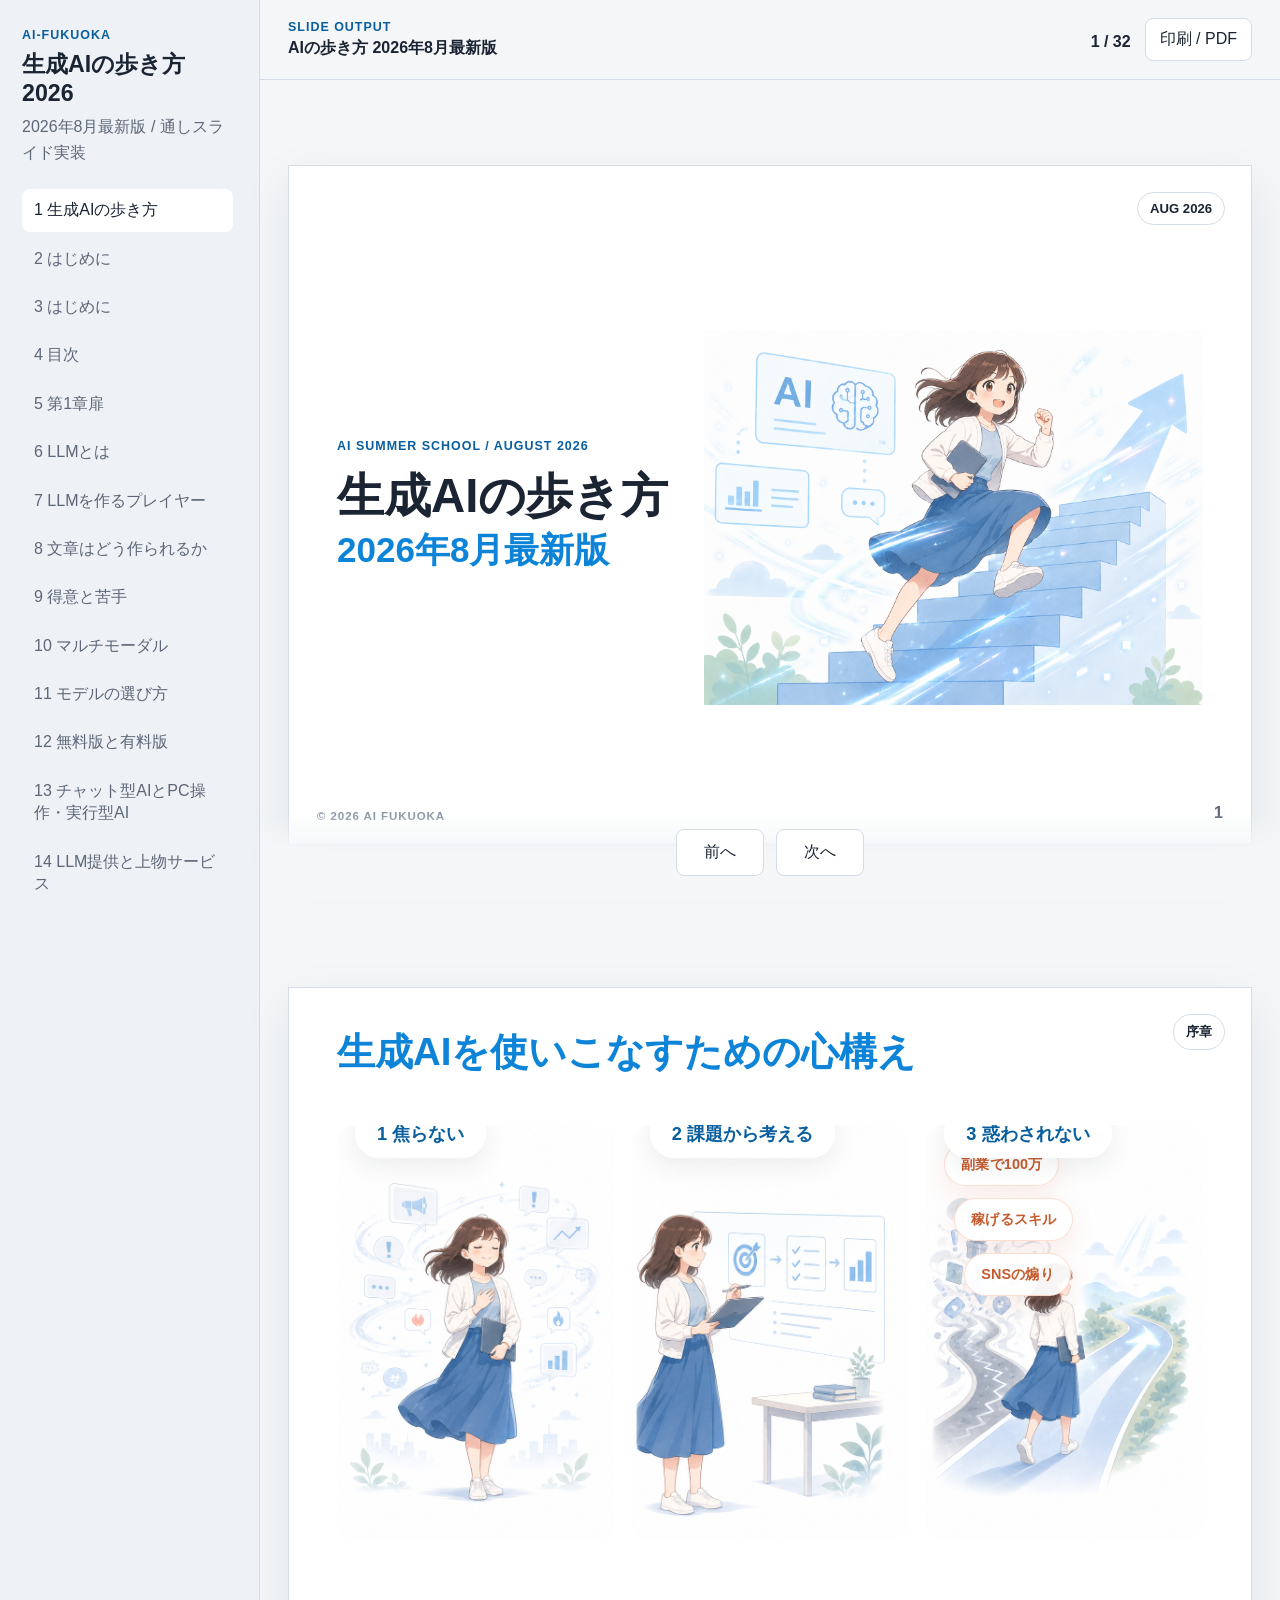
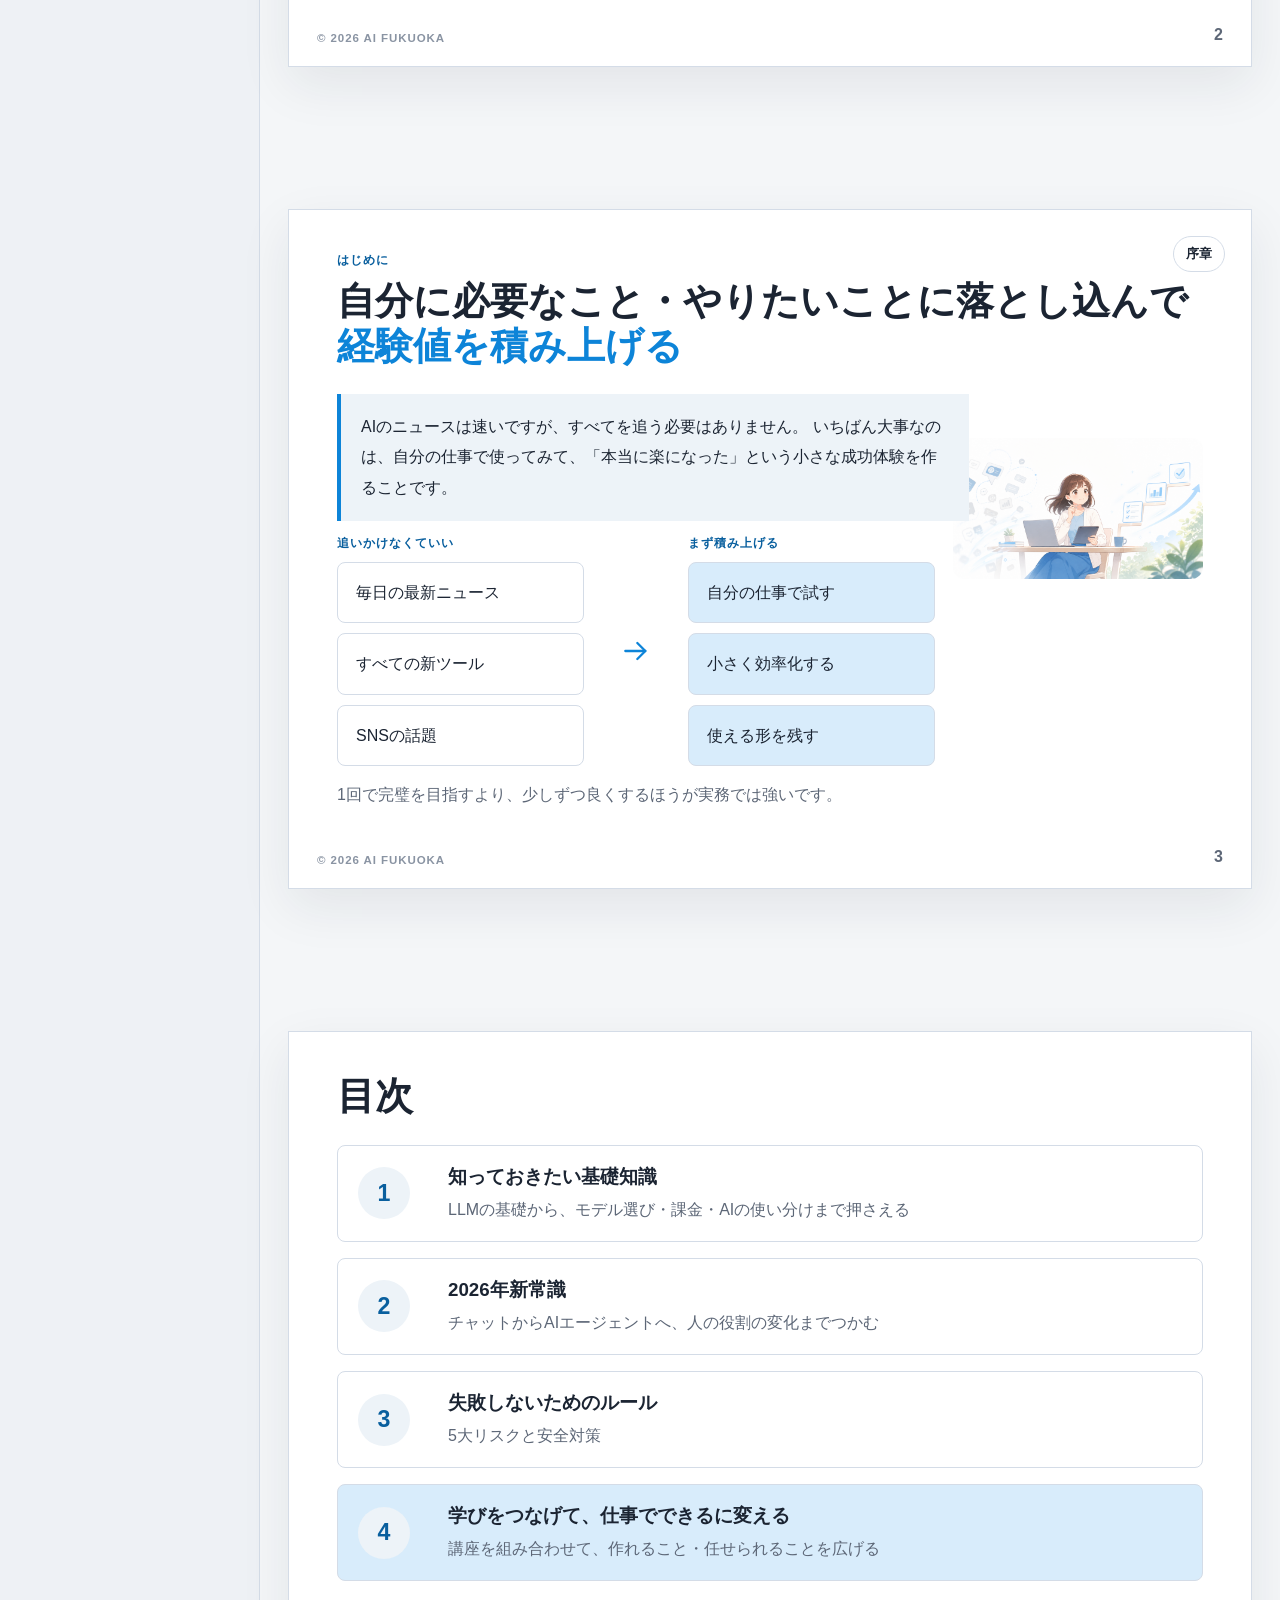
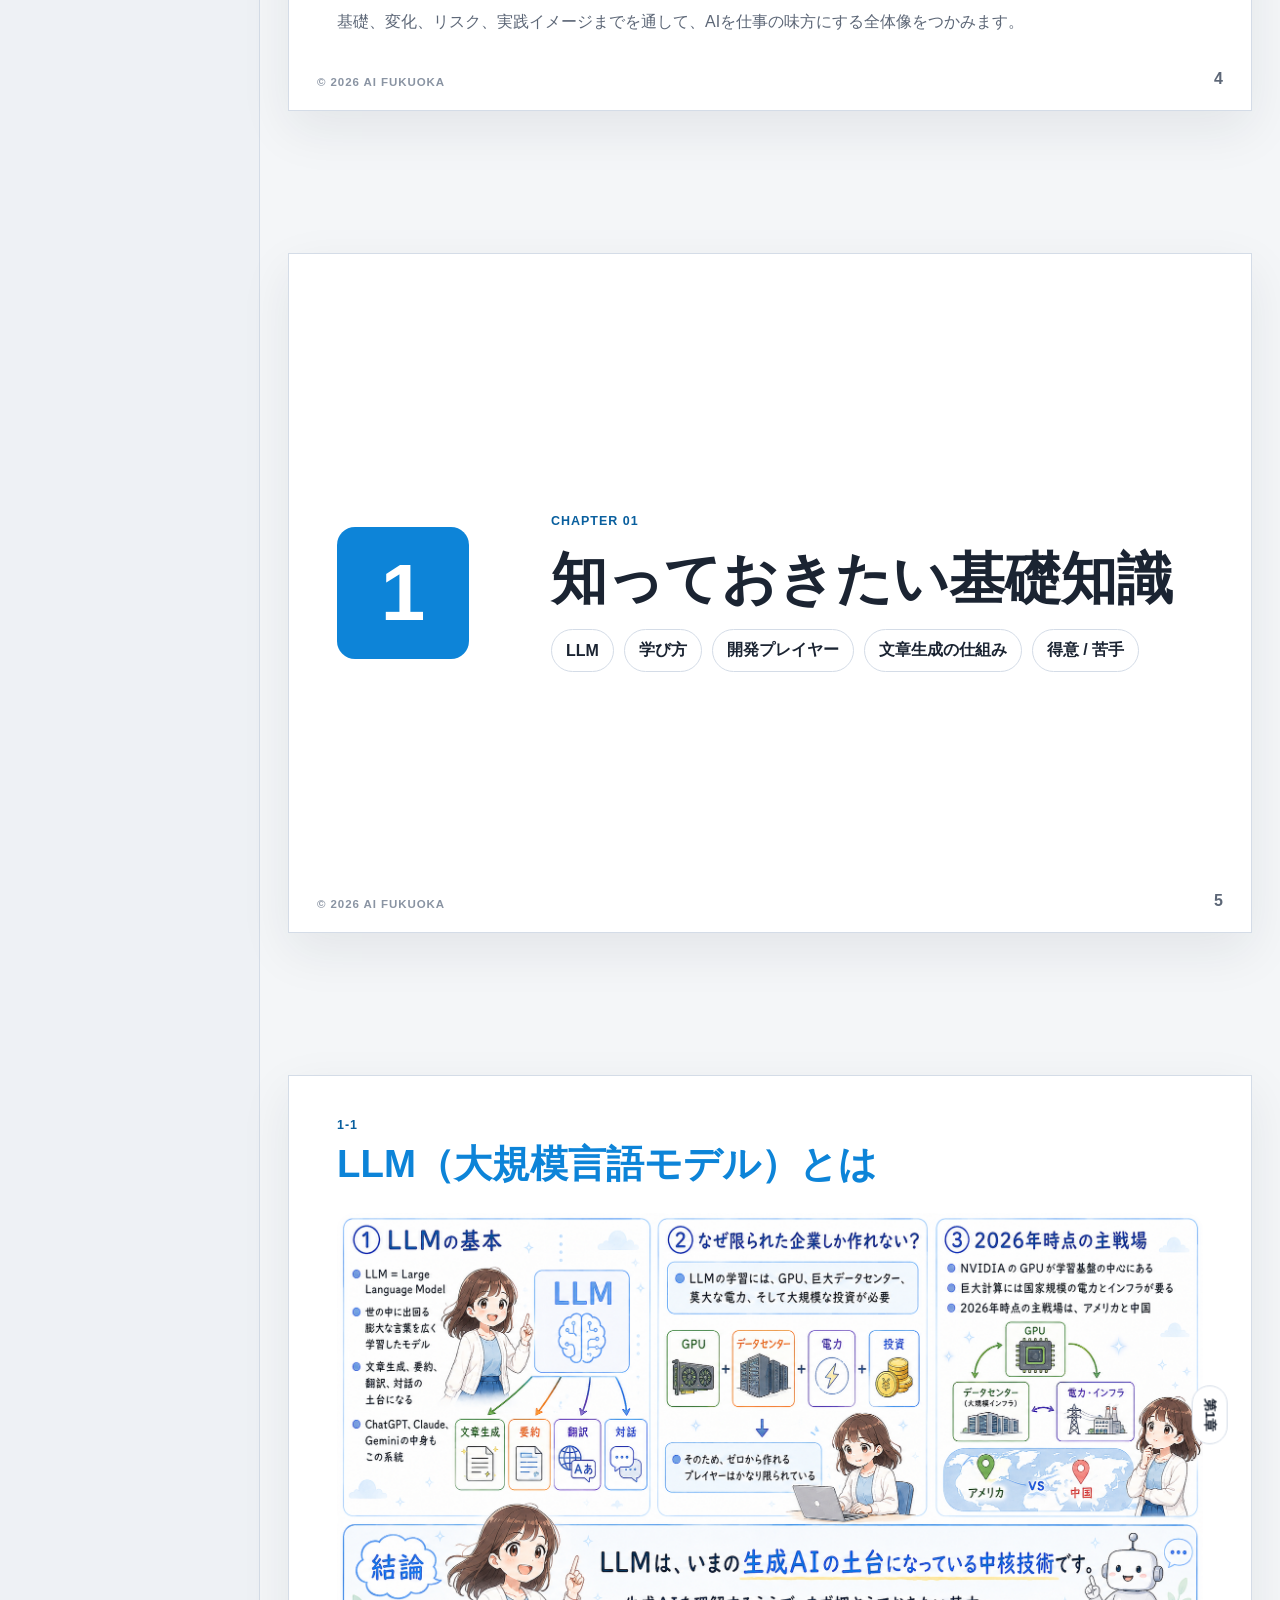
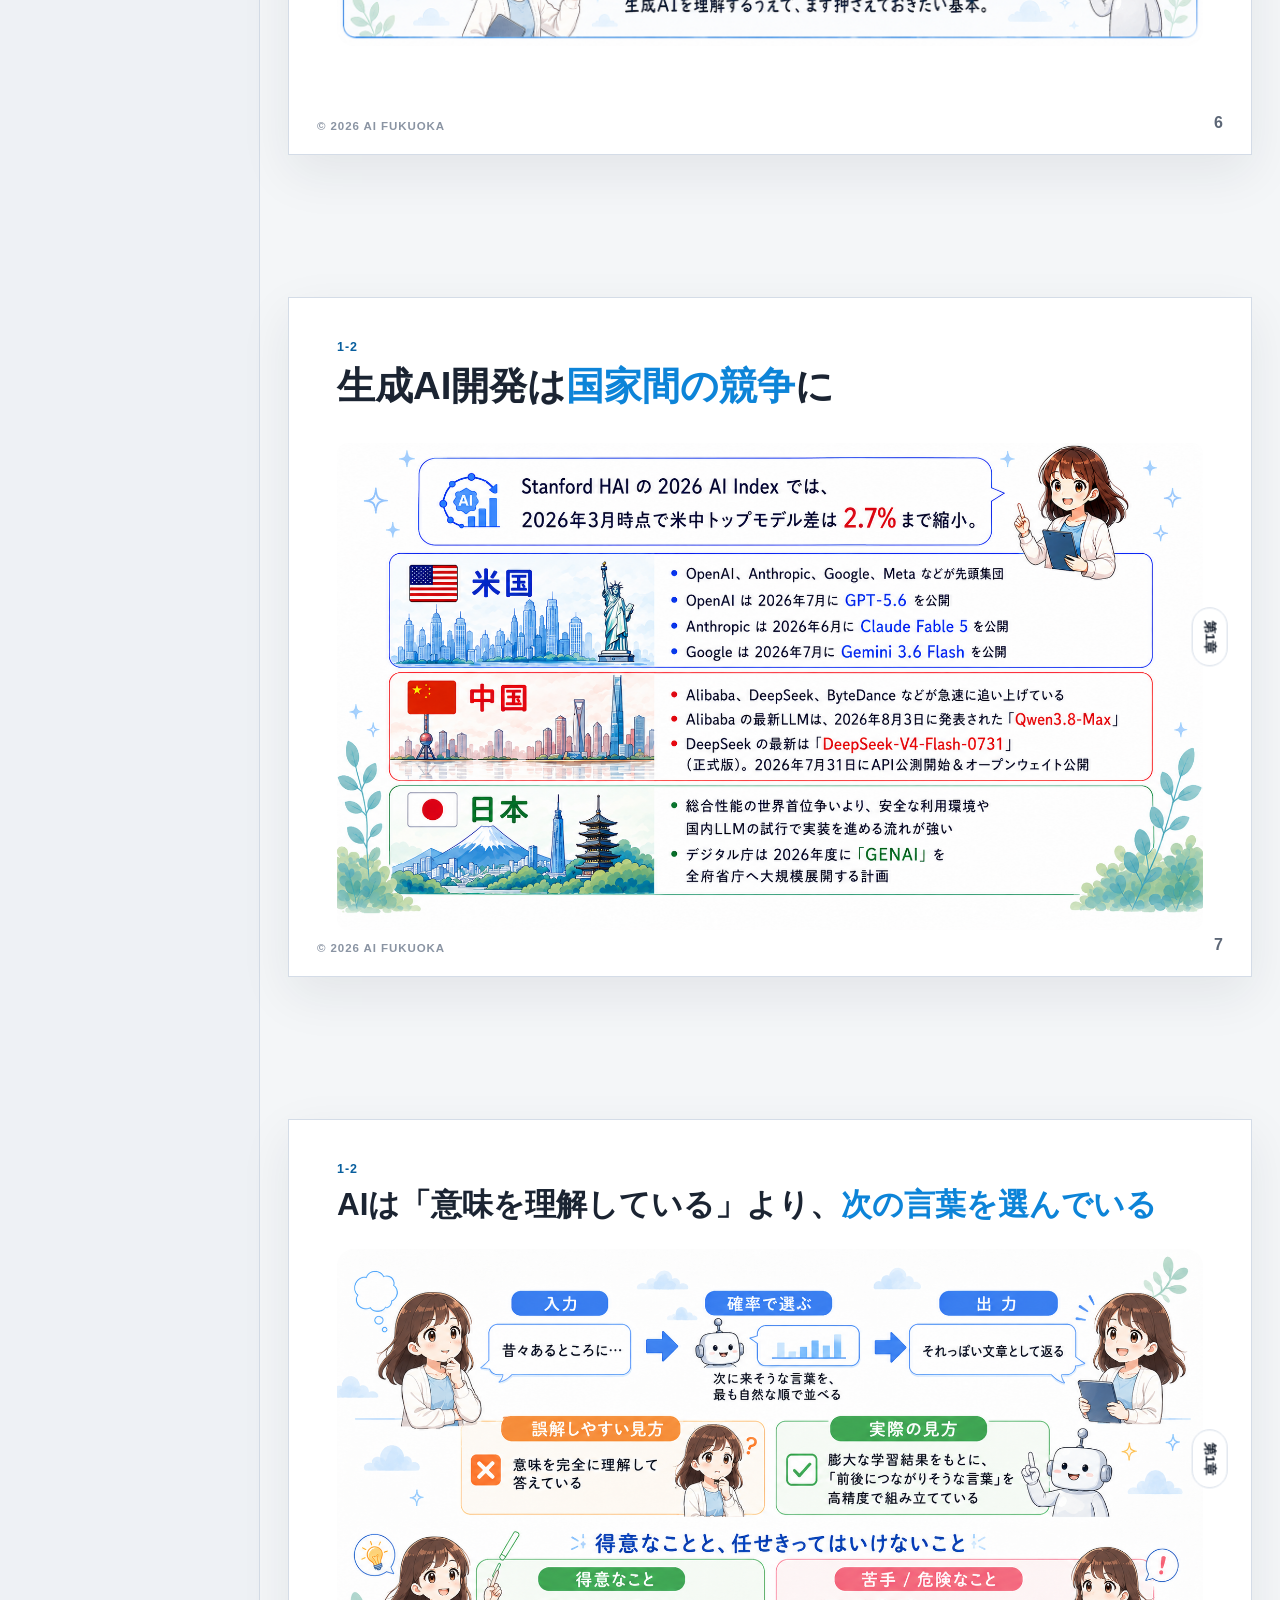
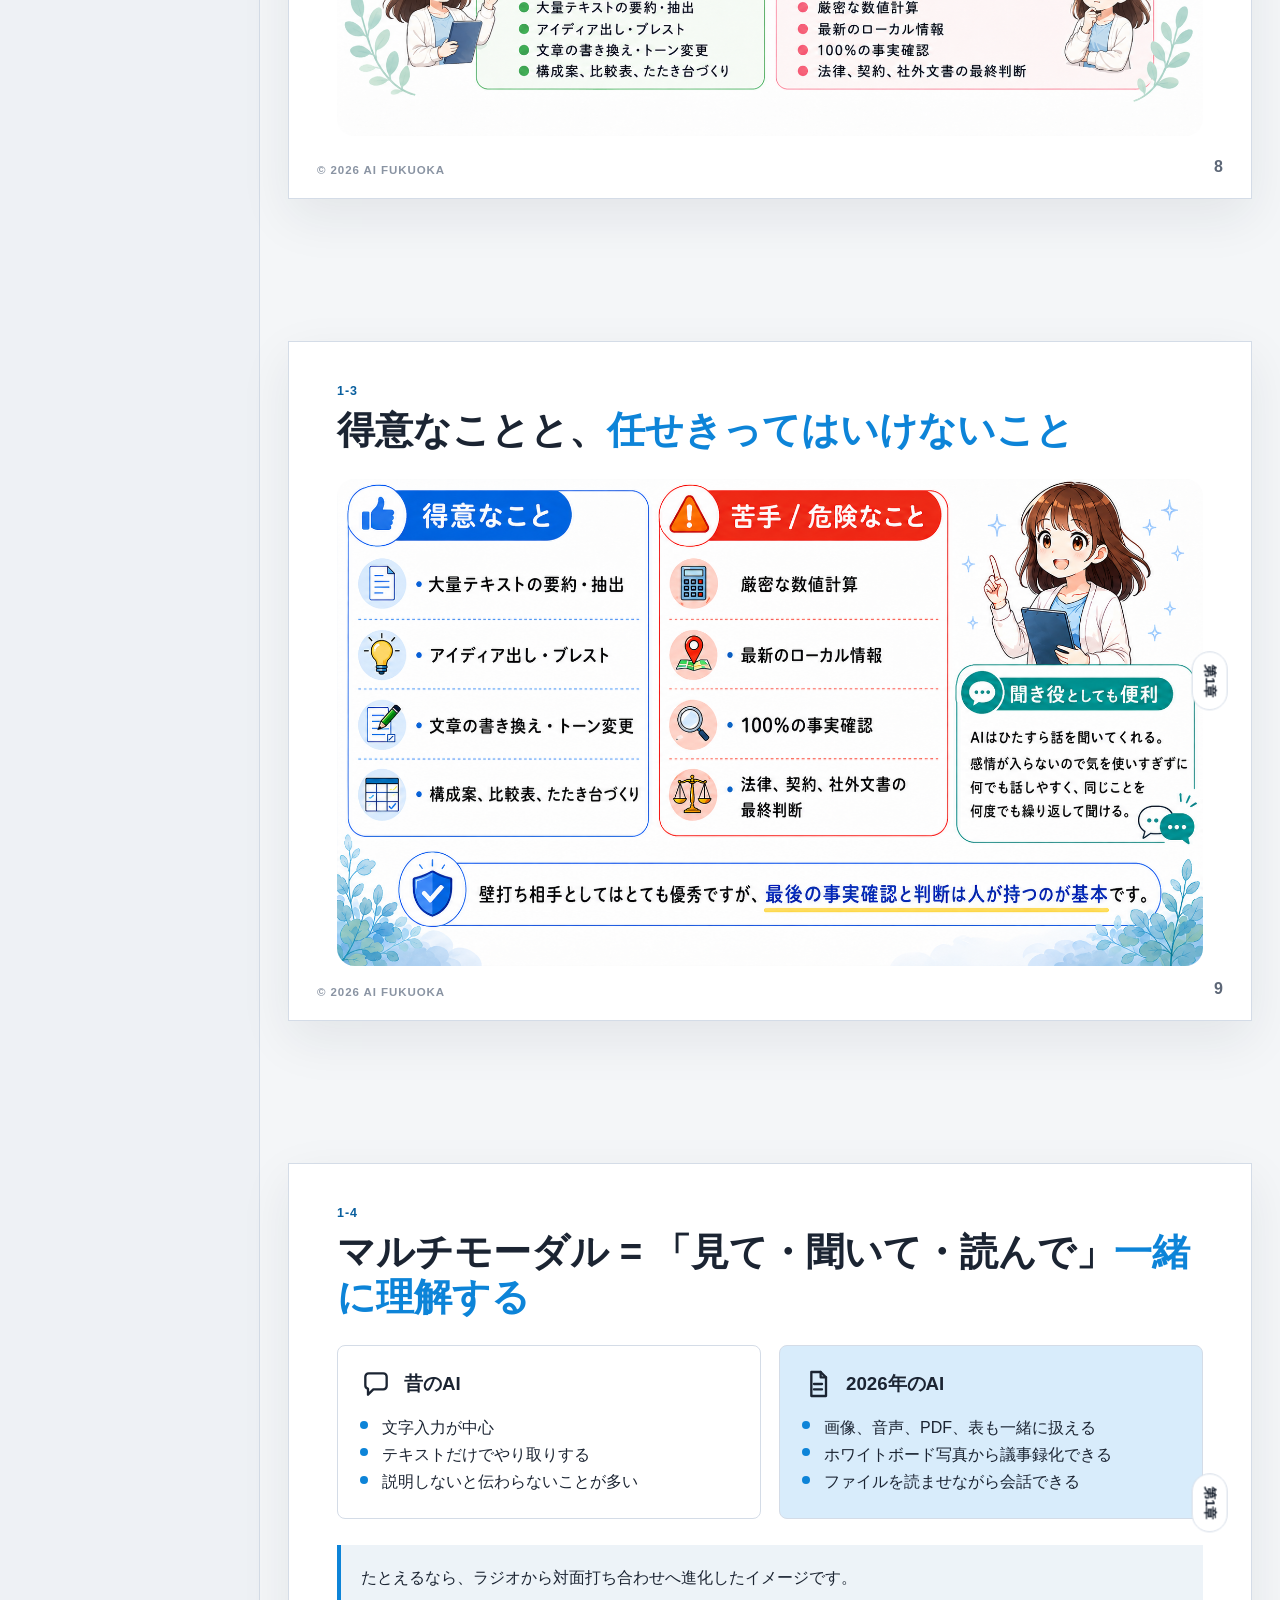
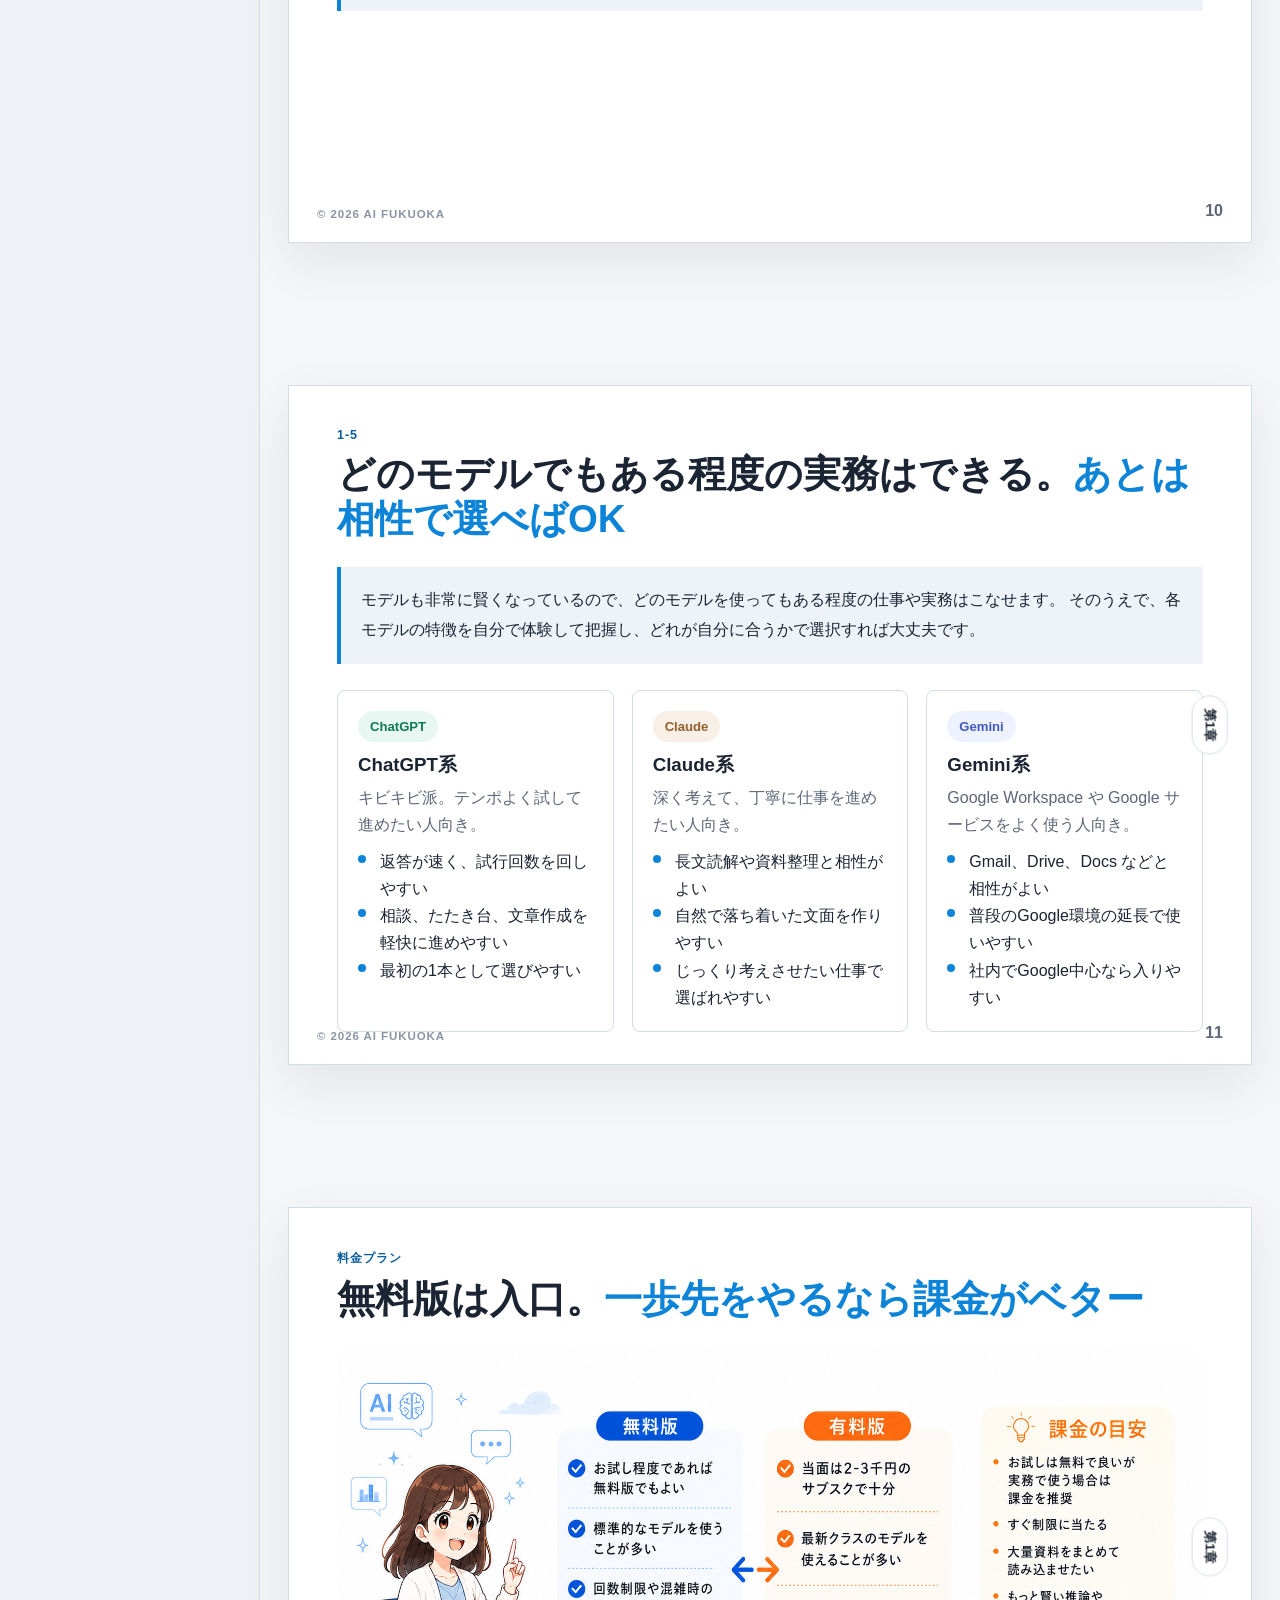
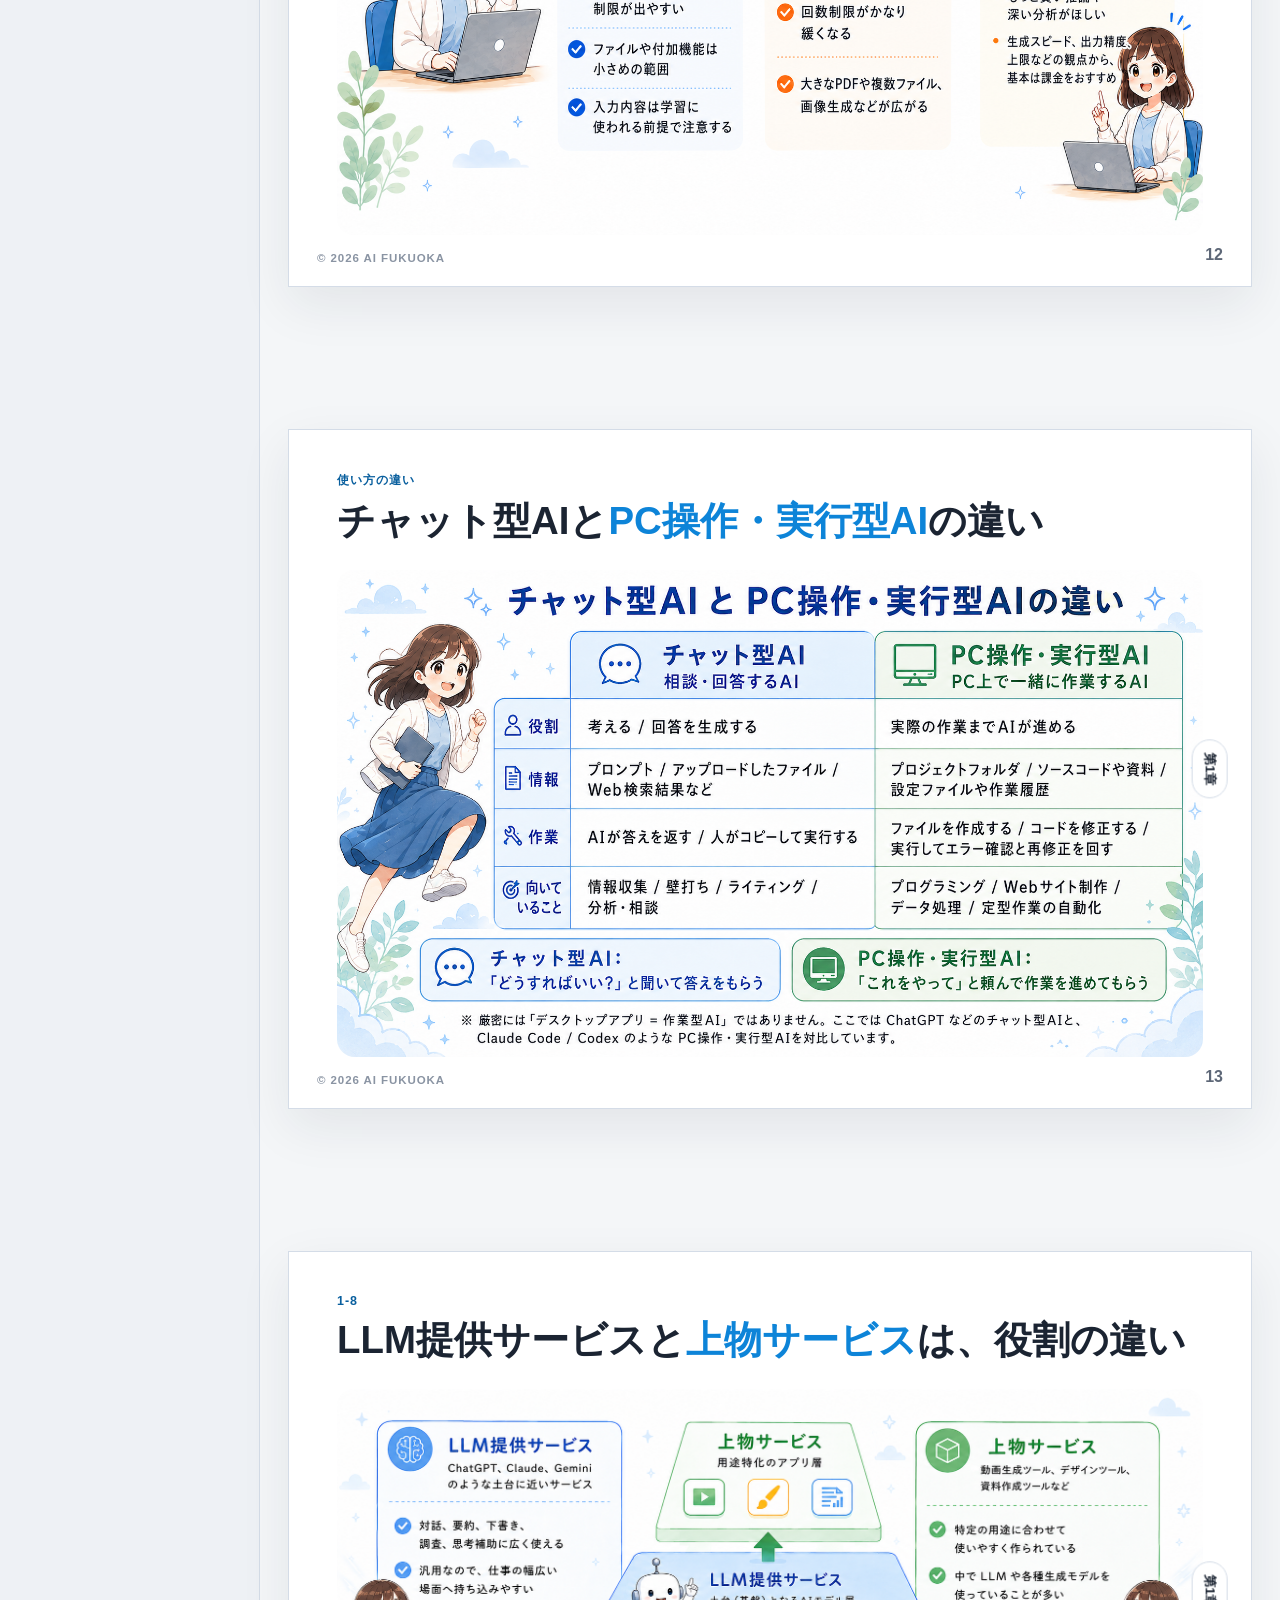
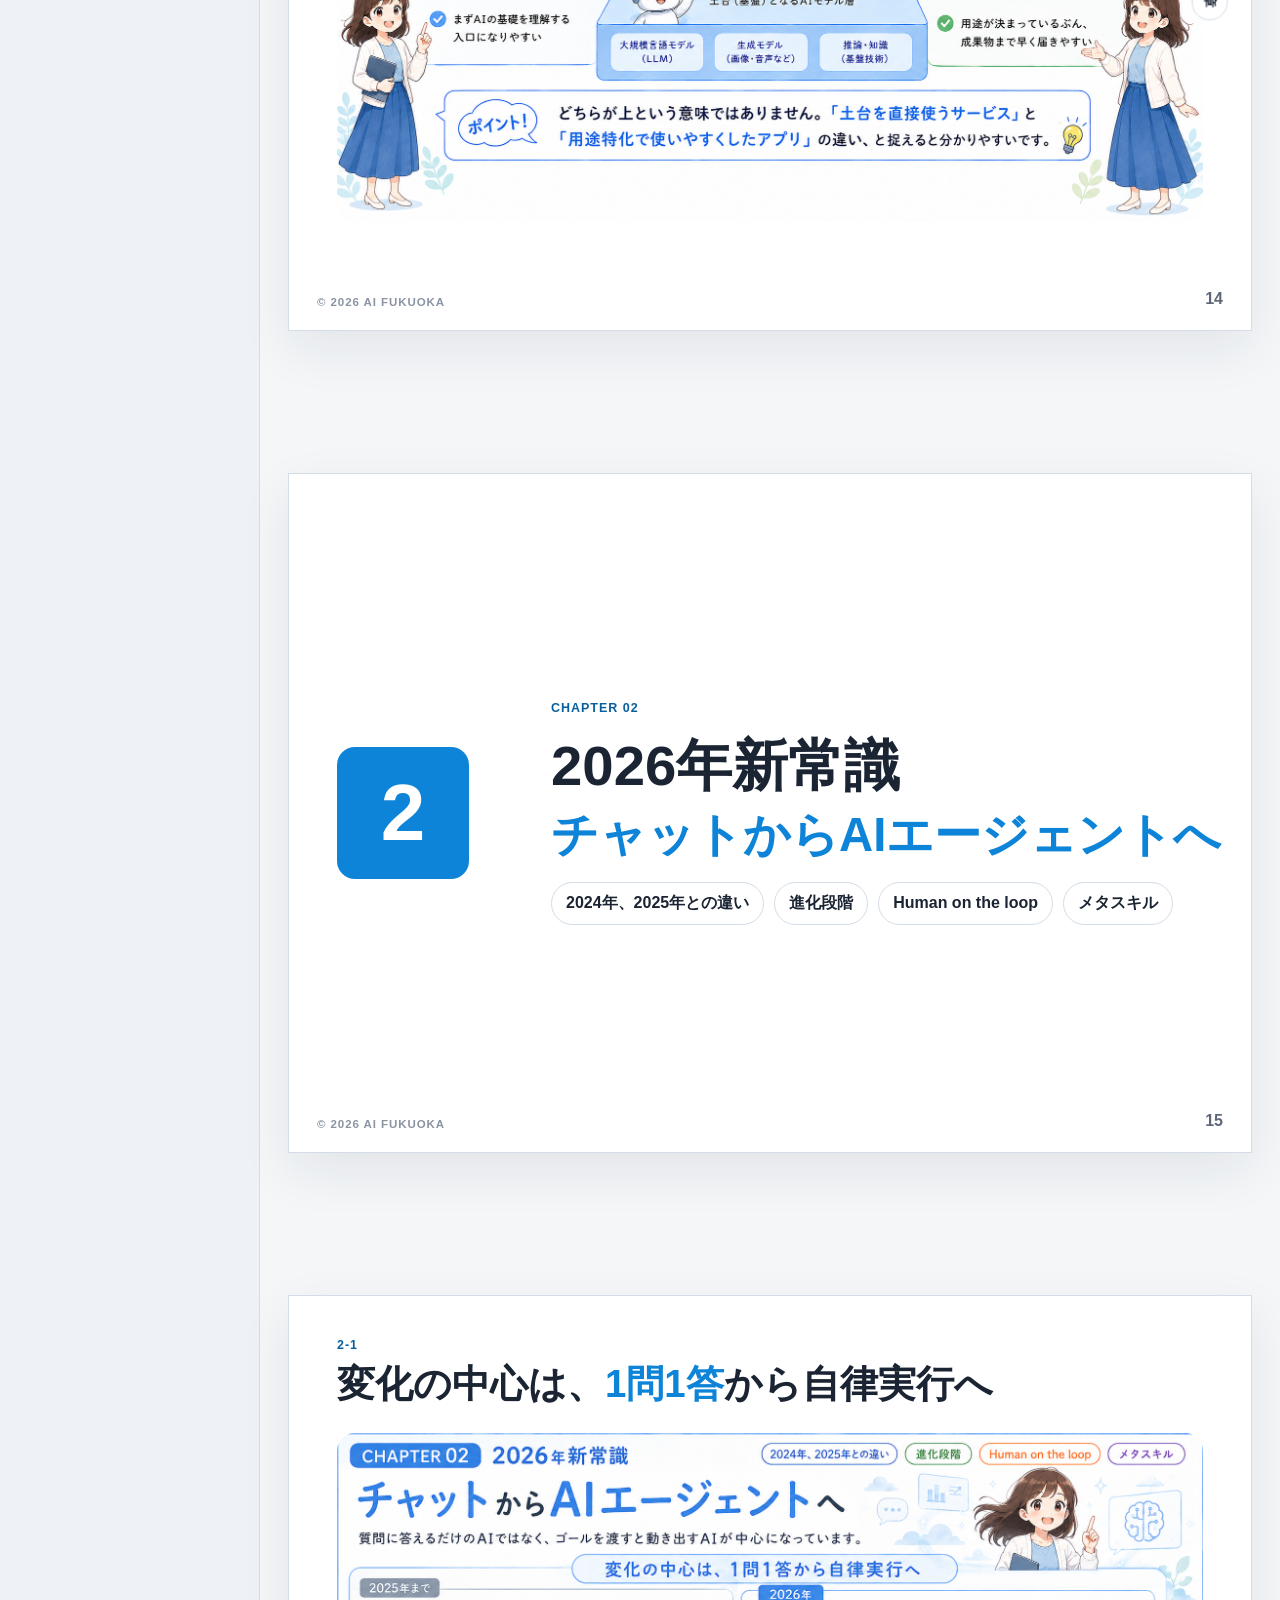
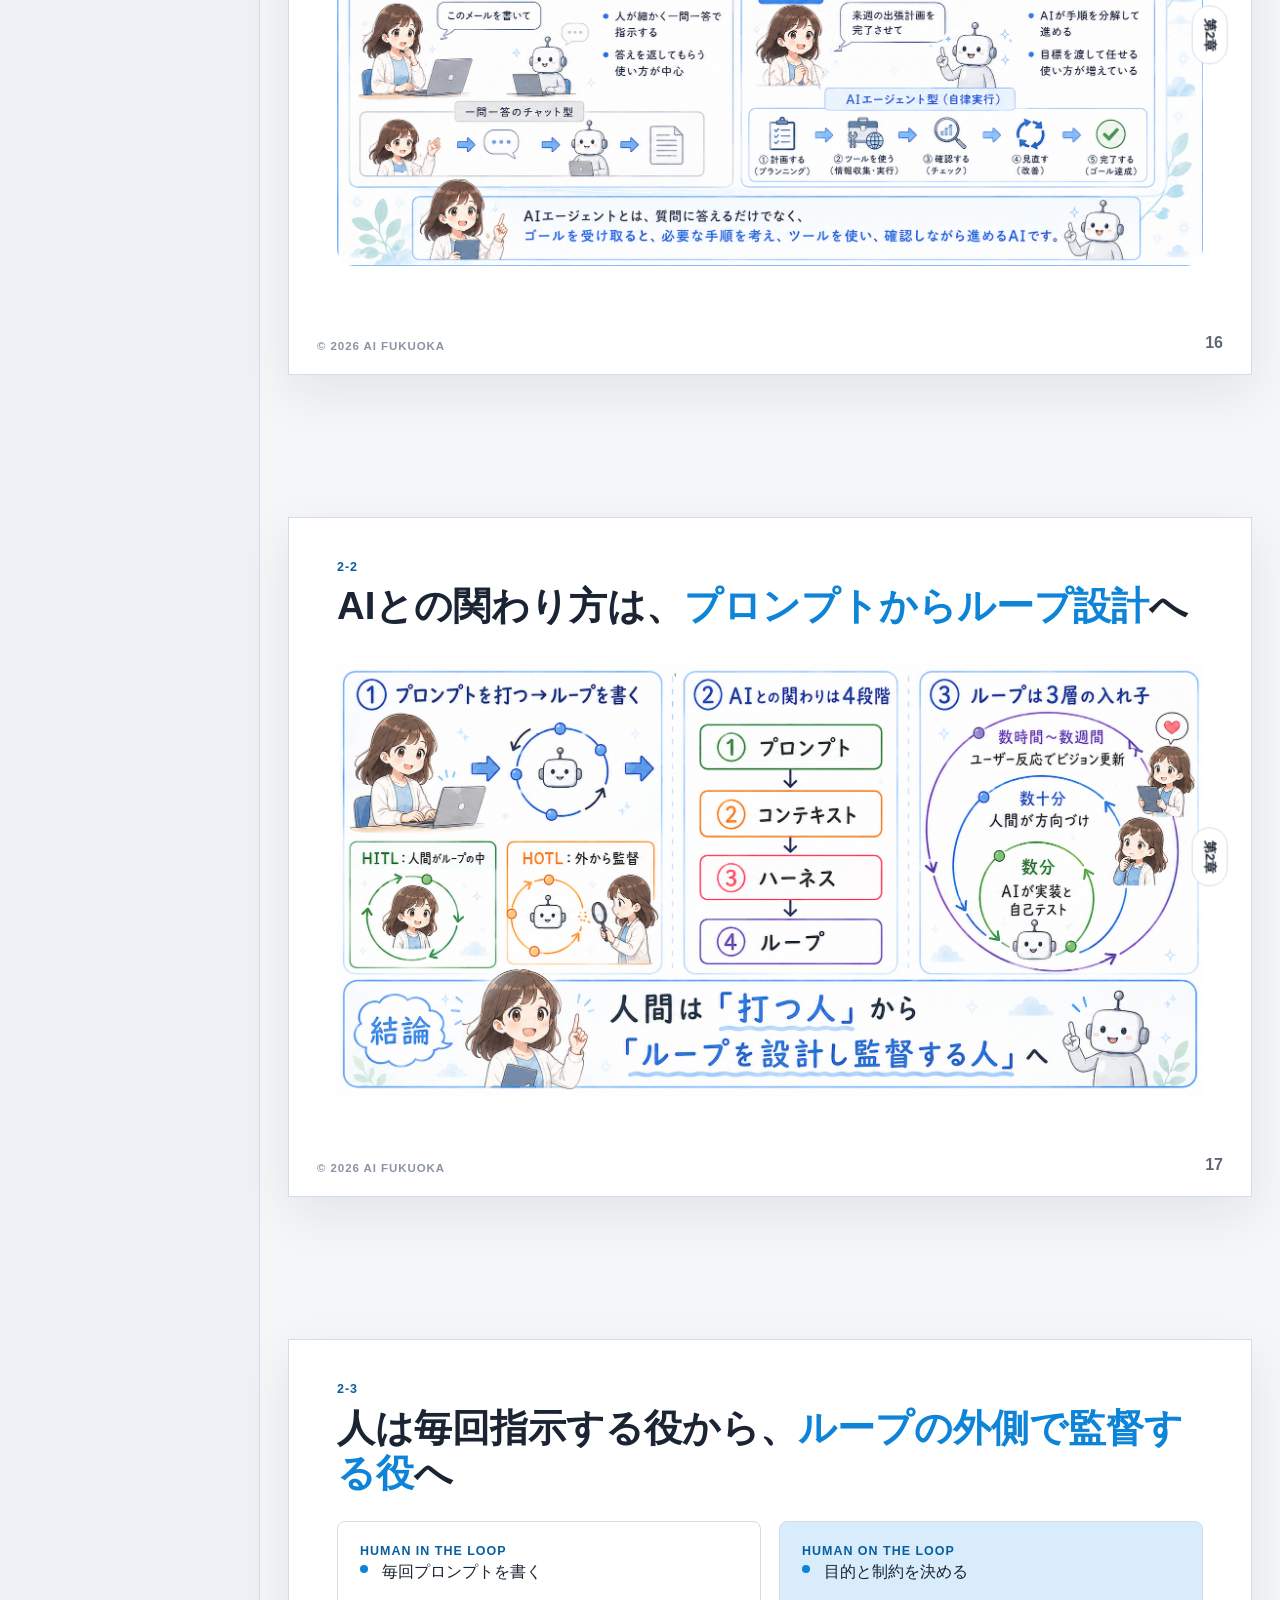
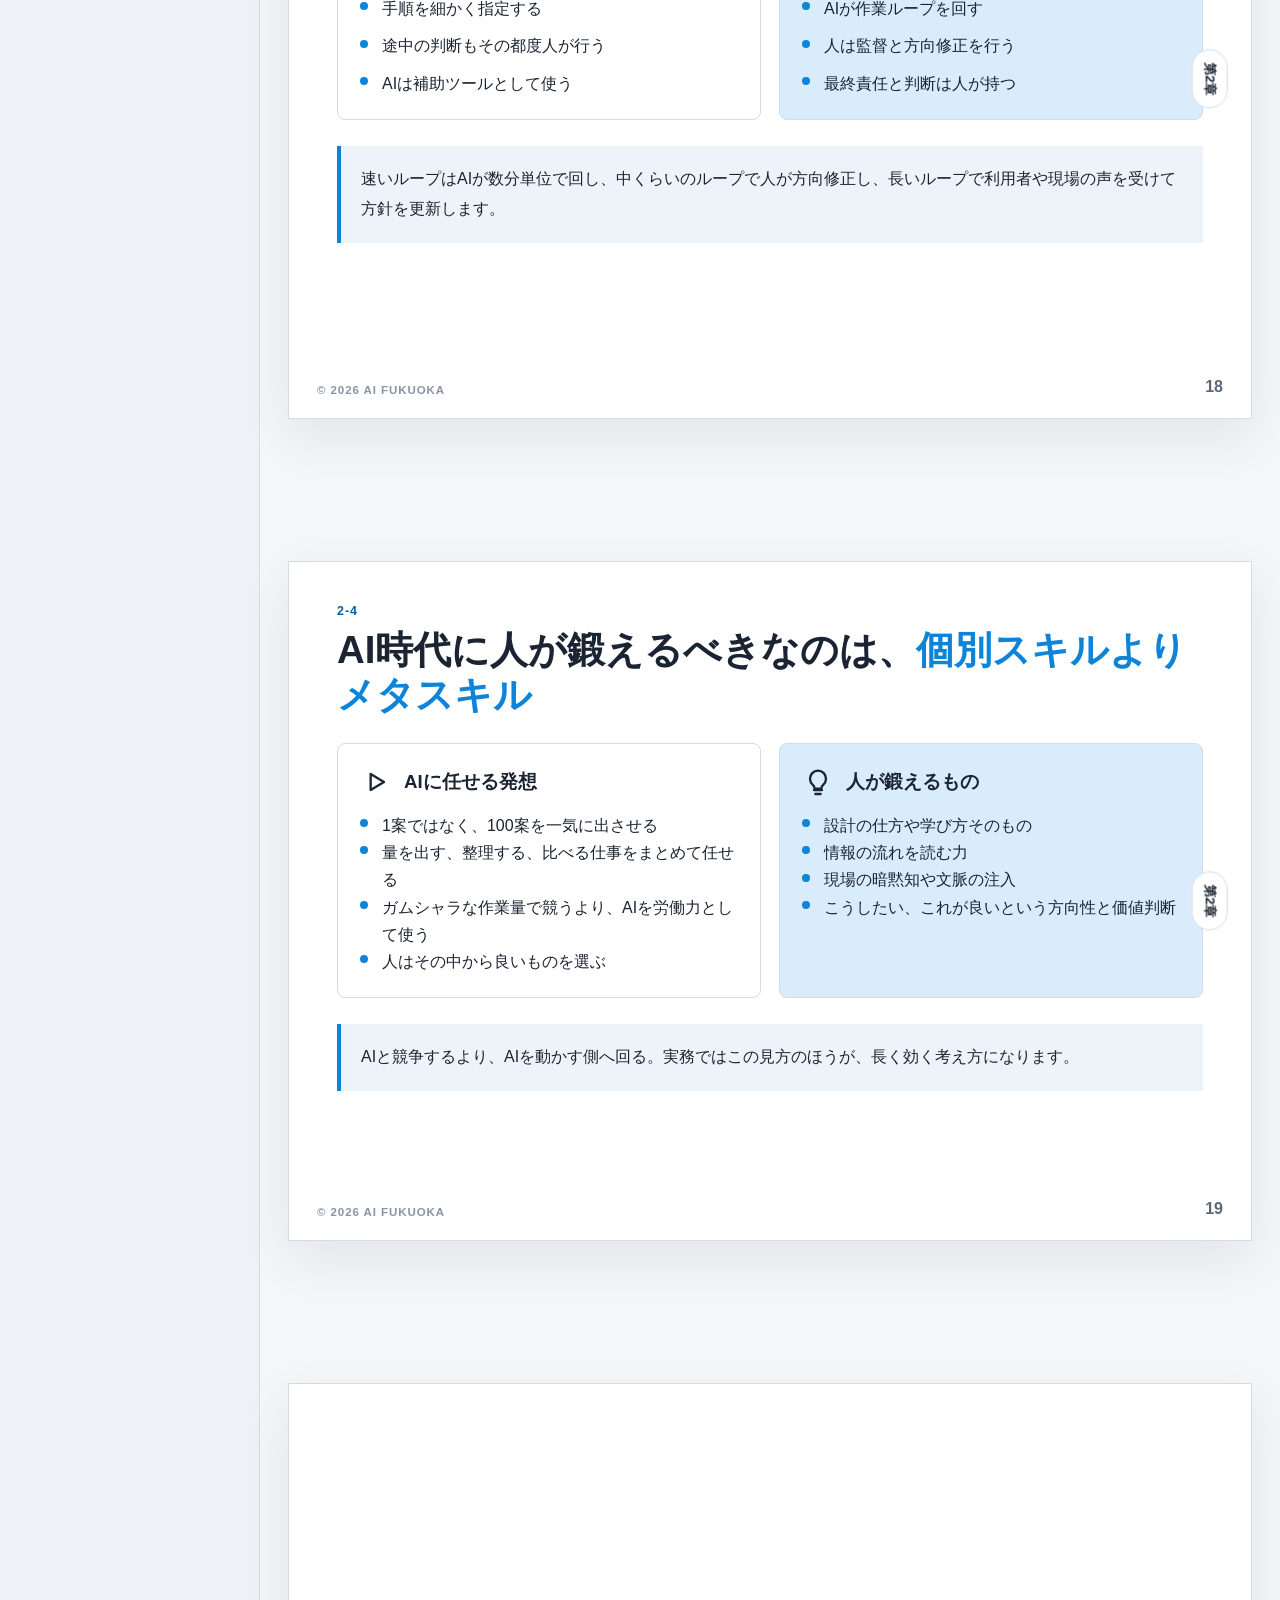
==== commit 6a453fc3: "Refine AI Fukuoka slide visuals" ====
--- a/AI-FUKUOKA/01_生成AI仕事術_最終まとめ_20260805/slides/index.html
+++ b/AI-FUKUOKA/01_生成AI仕事術_最終まとめ_20260805/slides/index.html
@@ -24,11 +24,11 @@
       <rect x="14" y="4" width="6" height="6"></rect>
       <rect x="4" y="14" width="6" height="6"></rect>
       <rect x="14" y="14" width="6" height="6"></rect>AIとの関わり方は、プロンプトからループ設計へ進化している
-    </symbol>
+    </sすらymbol>
     <symbol id="icon-check" viewBox="0 0 24 24">
       <path d="M5 12.5 10 17l9-10"></path>
     </symbol>
-    <symbol id="icon-search" viewBox="0 0 24 24">
+ スライド   <symbol id="icon-search" viewBox="0 0 24 24">
       <circle cx="11" cy="11"
        r="6"></circle>
       <path d="m20 20-4.2-4.2"></path>さい
@@ -63,7 +63,7 @@
         <nav class="toc">
           <a class="toc__link" href="#slide-1">1 生成AIの歩き方</a>
           <a class="toc__link" href="#slide-2">2 はじめに</a>
-          <a class="toc__link" href="#slide-3">3 初めに</a>
+          <a class="toc__link" href="#slide-3">3 はじめに</a>
           <a class="toc__link" href="#slide-4">4 目次</a>
           <a class="toc__link" href="#slide-5">5 第1章扉</a>
           <a class="toc__link" href="#slide-6">6 LLMとは</a>
@@ -116,10 +116,10 @@
             <div class="hero-grid">
               <div class="hero-copy">
                 <p class="eyebrow">AI SUMMER SCHOOL / AUGUST 2026</p>
-                <h2 class="title title--hero">生成AIの歩き方<br><span class="accent hero-subtitle">2026年8月最新版</span></h2>
-              </div>
-
-              <figure class="art-panel art-panel--cover">
+                <h2 class="title title--hero">生成AIの歩き方 <span class="accent hero-subtitle">2026年8月最新版</span></h2>
+              </div>
+
+              <figure class="art-panel art-panel--cover art-panel--cover-offset">
                 <img
                   class="slide-illustration slide-illustration--cover"
                   src="./images/new-cover.png"
@@ -173,7 +173,7 @@
           </div>
         </section>
 
-        <section class="slide" id="slide-3" data-title="初めに">
+        <section class="slide" id="slide-3" data-title="はじめに">
           <div class="slide__frame">
             <div class="slide__tag">序章</div>
             <div class="slide__main">
@@ -182,8 +182,8 @@
                 <h2 class="title">自分に必要なこと・やりたいことに落とし込んで<span class="accent">経験値を積み上げる</span></h2>
               </div>
 
-              <div class="two-column two-column--wide">
-                <div class="request-output-stack">
+              <div class="two-column two-column--wide two-column--intro">
+                <div class="request-output-stack request-output-stack--intro">
                   <p class="callout">
                     AIのニュースは速いですが、すべてを追う必要はありません。
                     いちばん大事なのは、自分の仕事で使ってみて、「本当に楽になった」という小さな成功体験を作ることです。
@@ -210,7 +210,7 @@
                   <p class="footer-note">1回で完璧を目指すより、少しずつ良くするほうが実務では強いです。</p>
                 </div>
 
-                <div>
+                <div class="intro-visual">
                   <figure class="art-panel art-panel--plain">
                     <img
                       class="slide-illustration slide-illustration--inline"
@@ -319,9 +319,9 @@
                 <h2 class="title">生成AI開発は<span class="accent">国家間の競争</span>に</h2>
               </div>
 
-              <figure class="art-panel art-panel--plain art-panel--message">
+              <figure class="art-panel art-panel--plain art-panel--message art-panel--message-lg">
                 <img
-                  class="slide-illustration slide-illustration--message"
+                  class="slide-illustration slide-illustration--message slide-illustration--message-lg"
                   src="./images/slide-7-ai-dev.png"
                   alt="生成AI開発が国家間競争になっている状況を説明する図"
                 >
@@ -337,7 +337,7 @@
             <div class="slide__main">
               <div class="slide__header">
                 <p class="eyebrow">1-2</p>
-                <h2 class="title">AIは「意味を理解している」より、<span class="accent">次の言葉を選んでいる</span></h2>
+                <h2 class="title title--slide-8">AIは「意味を理解している」より、<span class="accent">次の言葉を選んでいる</span></h2>
               </div>
 
               <figure class="art-panel art-panel--plain art-panel--message">
@@ -356,9 +356,14 @@
           <div class="slide__frame">
             <div class="side-pill">第1章</div>
             <div class="slide__main">
-              <figure class="art-panel art-panel--plain art-panel--message">
+              <div class="slide__header">
+                <p class="eyebrow">1-3</p>
+                <h2 class="title">得意なことと、<span class="accent">任せきってはいけないこと</span></h2>
+              </div>
+
+              <figure class="art-panel art-panel--plain art-panel--message art-panel--message-up">
                 <img
-                  class="slide-illustration slide-illustration--message"
+                  class="slide-illustration slide-illustration--message slide-illustration--message-up"
                   src="./images/slide-9-ai-tokui.png"
                   alt="AIの得意なことや、壁打ち相手としての使いやすさを表したイラスト"
                 >
@@ -473,7 +478,7 @@
             <div class="slide__main">
               <div class="slide__header">
                 <p class="eyebrow">料金プラン</p>
-                <h2 class="title">無料版は入口。<span class="accent">一歩先をやるなら課金が必要になりやすい</span></h2>
+                <h2 class="title">無料版は入口。<span class="accent">一歩先をやるなら課金がベター</span></h2>
               </div>
 
               <figure class="art-panel art-panel--plain art-panel--message">
@@ -515,7 +520,7 @@
             <div class="slide__main">
               <div class="slide__header">
                 <p class="eyebrow">1-8</p>
-                <h2 class="title">LLM提供サービスと<span class="accent">上物サービス</span>は、役割の層が違う</h2>
+                <h2 class="title">LLM提供サービスと<span class="accent">上物サービス</span>は、役割の違い</h2>
               </div>
 
               <figure class="art-panel art-panel--plain art-panel--message">
--- a/AI-FUKUOKA/01_生成AI仕事術_最終まとめ_20260805/slides/styles.css
+++ b/AI-FUKUOKA/01_生成AI仕事術_最終まとめ_20260805/slides/styles.css
@@ -277,7 +277,7 @@
 }
 
 .title--hero {
-  font-size: clamp(2.6rem, 4.4vw, 4.6rem);
+  font-size: clamp(2.15rem, 3.7vw, 3.8rem);
   line-height: 1.05;
 }
 
@@ -289,6 +289,11 @@
 
 .title--chapter {
   font-size: clamp(2.7rem, 4.4vw, 4.4rem);
+}
+
+.title--slide-8 {
+  font-size: clamp(1.75rem, 2.45vw, 2.45rem);
+  line-height: 1.18;
 }
 
 .chapter-accent--single-line {
@@ -367,8 +372,8 @@
 .hero-grid {
   height: 100%;
   display: grid;
-  grid-template-columns: 1.05fr 1fr;
-  gap: 32px;
+  grid-template-columns: 0.82fr 1.18fr;
+  gap: 20px;
   align-items: center;
 }
 
@@ -391,6 +396,10 @@
   background: transparent;
 }
 
+.art-panel--cover-offset {
+  margin-top: 26px;
+}
+
 .art-panel--plain {
   padding: 0;
   border: none;
@@ -423,6 +432,15 @@
   height: 100%;
 }
 
+.art-panel--message-lg {
+  padding-top: 8px;
+}
+
+.art-panel--message-up {
+  align-items: flex-start;
+  padding-top: 0;
+}
+
 .slide-illustration {
   display: block;
   width: 100%;
@@ -466,9 +484,18 @@
 }
 
 .slide-illustration--message {
-  max-height: 640px;
+  max-height: 610px;
   object-fit: contain;
   border-radius: 18px;
+}
+
+.slide-illustration--message-lg {
+  max-height: 660px;
+  border-radius: 12px;
+}
+
+.slide-illustration--message-up {
+  max-height: 635px;
 }
 
 .mindset-triptych {
@@ -544,14 +571,14 @@
 .mindset-panel__label {
   position: absolute;
   left: 18px;
-  top: -6px;
+  top: -16px;
   margin: 0;
-  padding: 12px 18px;
+  padding: 14px 22px;
   border-radius: 999px;
   background: rgba(255, 255, 255, 0.92);
   color: var(--accent-deep);
   font-weight: 800;
-  font-size: 1.02rem;
+  font-size: 1.14rem;
   line-height: 1.2;
   box-shadow: 0 8px 24px rgba(27, 36, 50, 0.08);
   z-index: 2;
@@ -732,6 +759,11 @@
   align-items: start;
 }
 
+.two-column--intro {
+  grid-template-columns: minmax(0, 1.42fr) minmax(250px, 0.58fr);
+  gap: 18px;
+}
+
 .bullet-list {
   display: grid;
   gap: 10px;
@@ -770,6 +802,16 @@
 .request-output-stack {
   display: grid;
   gap: 14px;
+}
+
+.request-output-stack--intro .callout {
+  margin-right: -34px;
+  position: relative;
+  z-index: 1;
+}
+
+.intro-visual {
+  padding-top: 44px;
 }
 
 .request-output__column {
